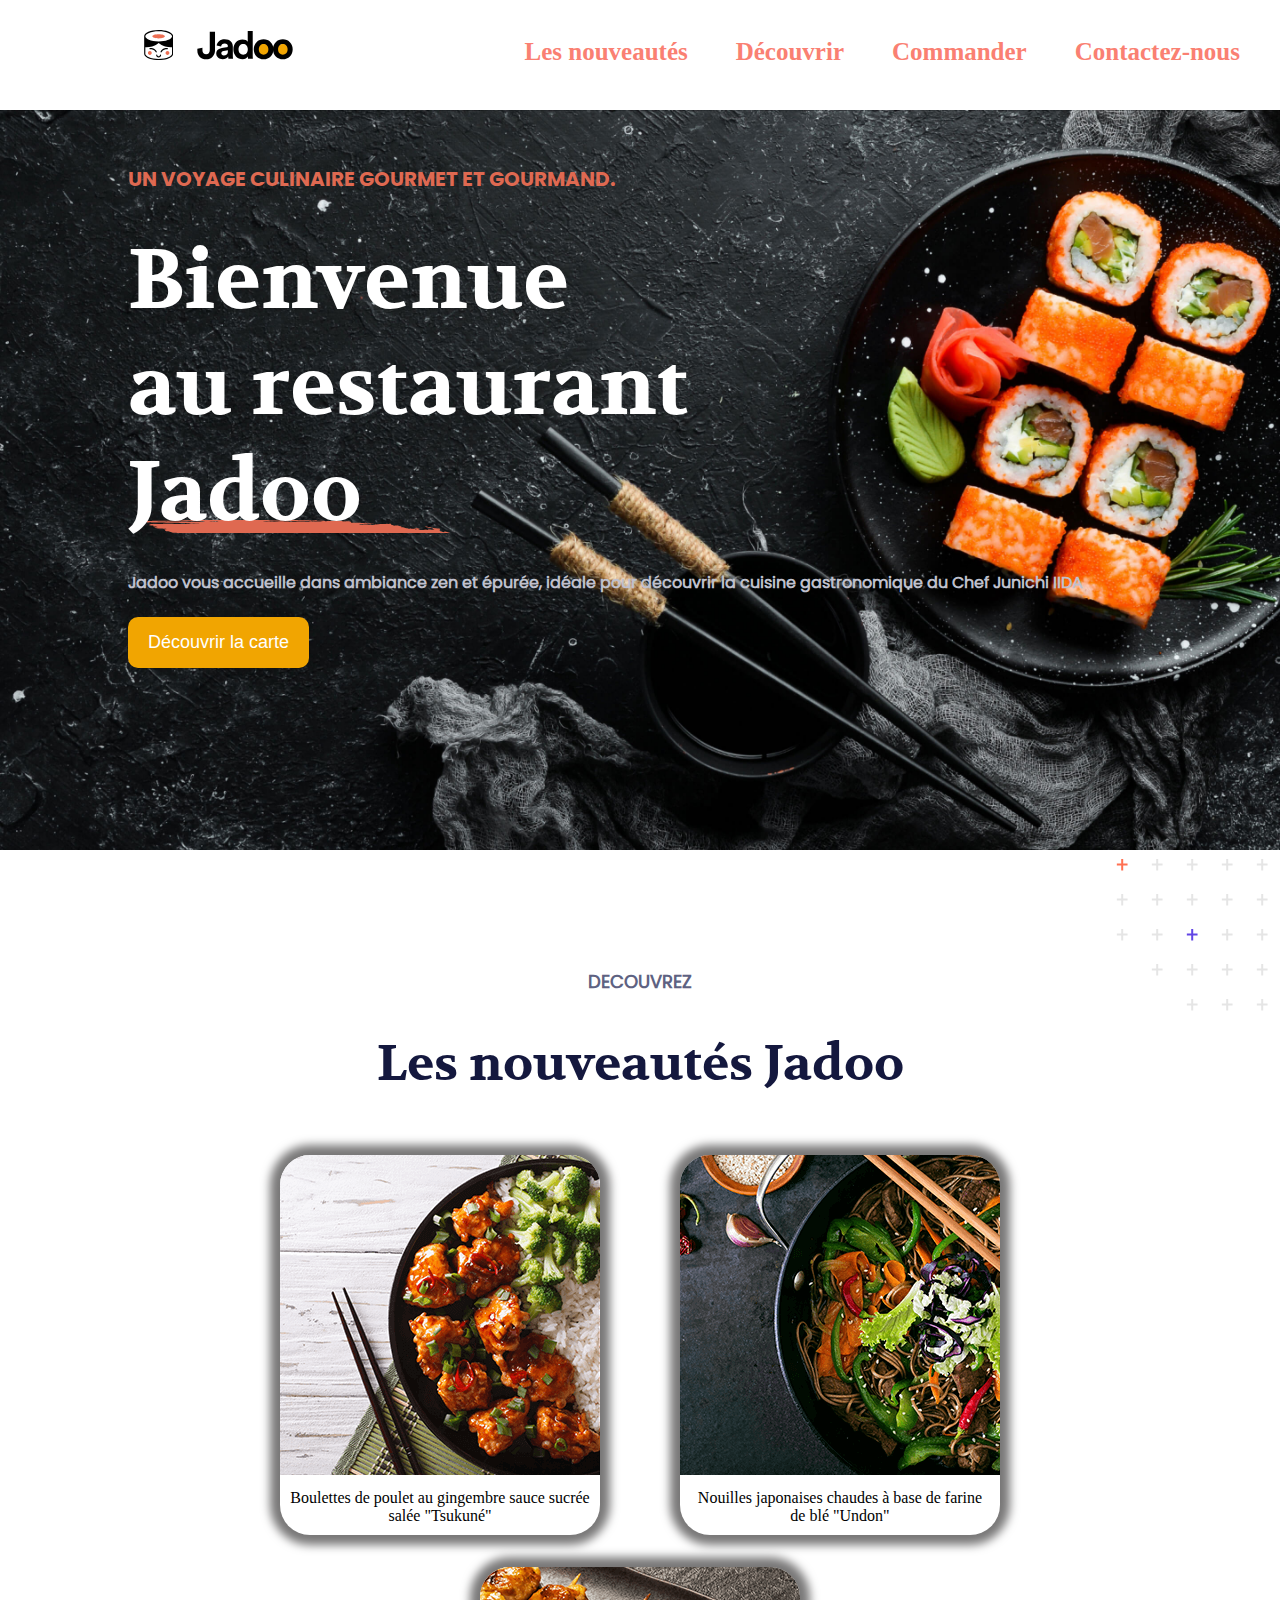
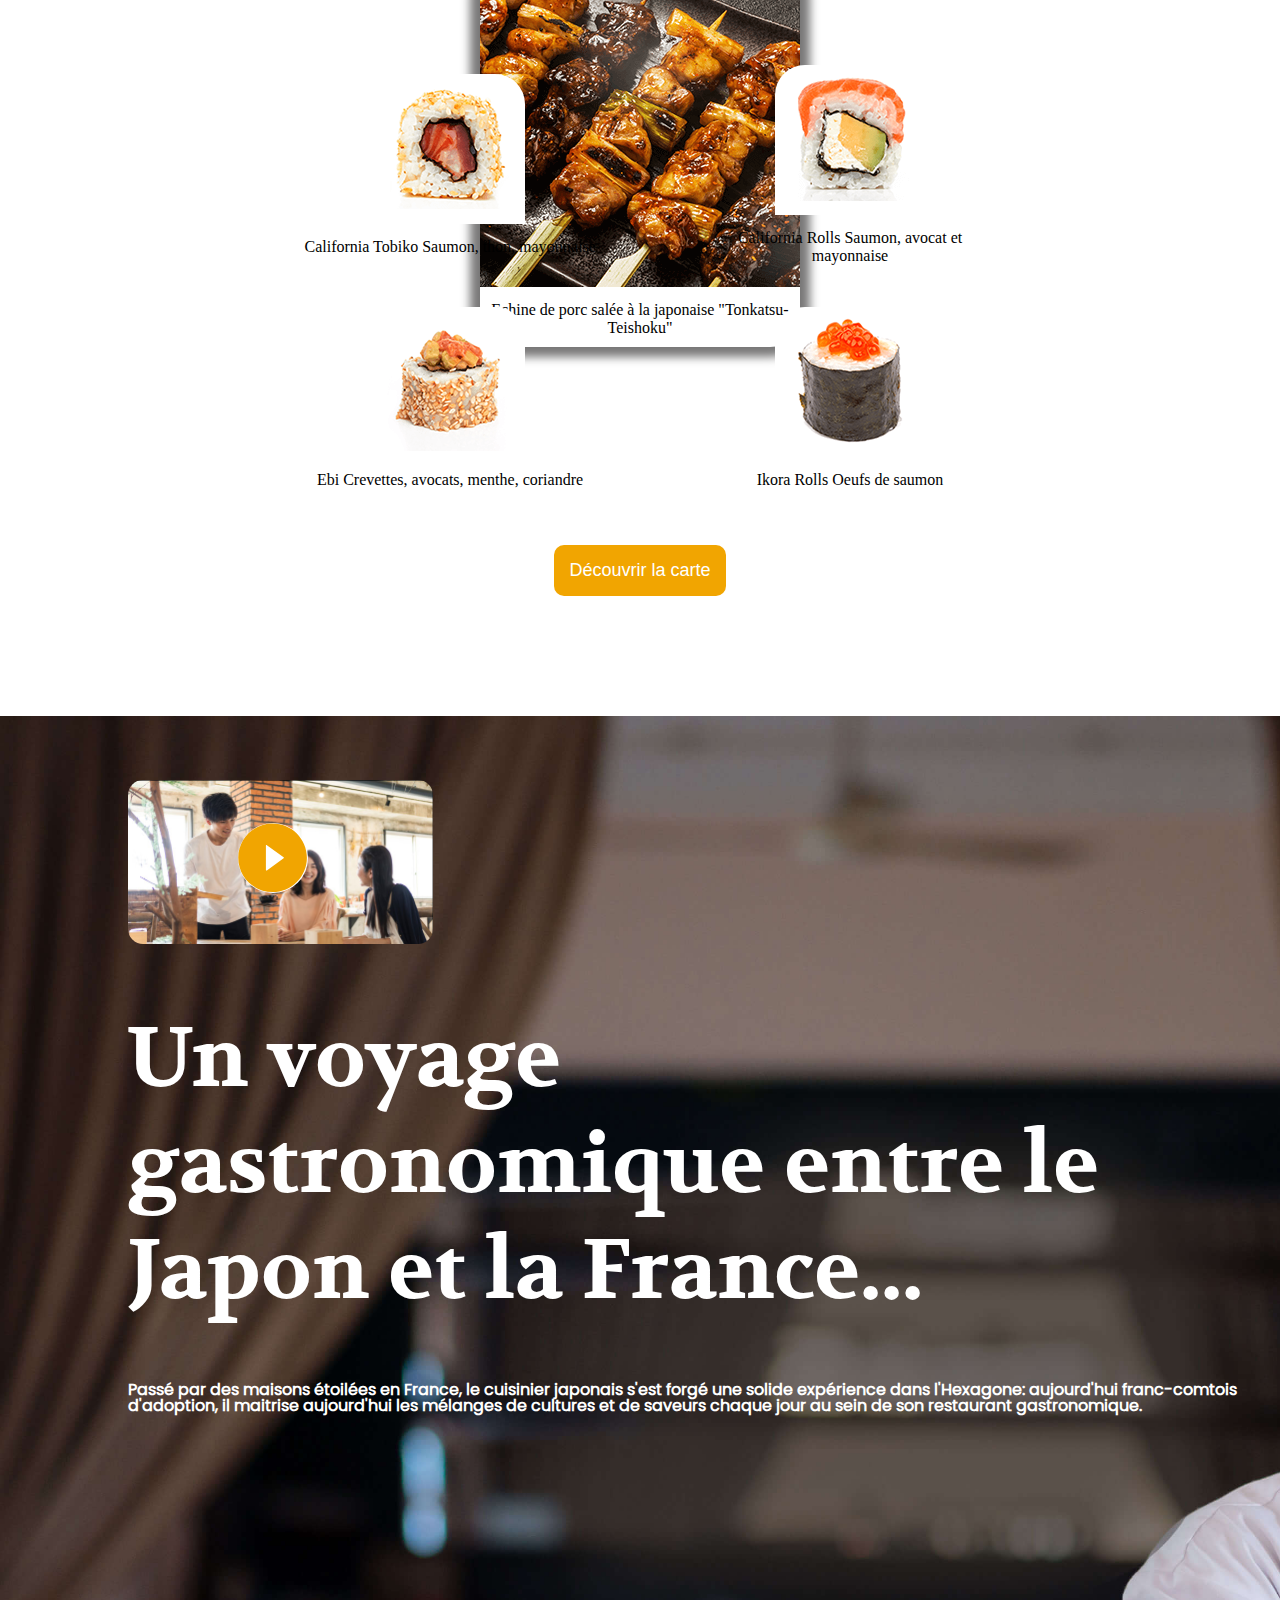
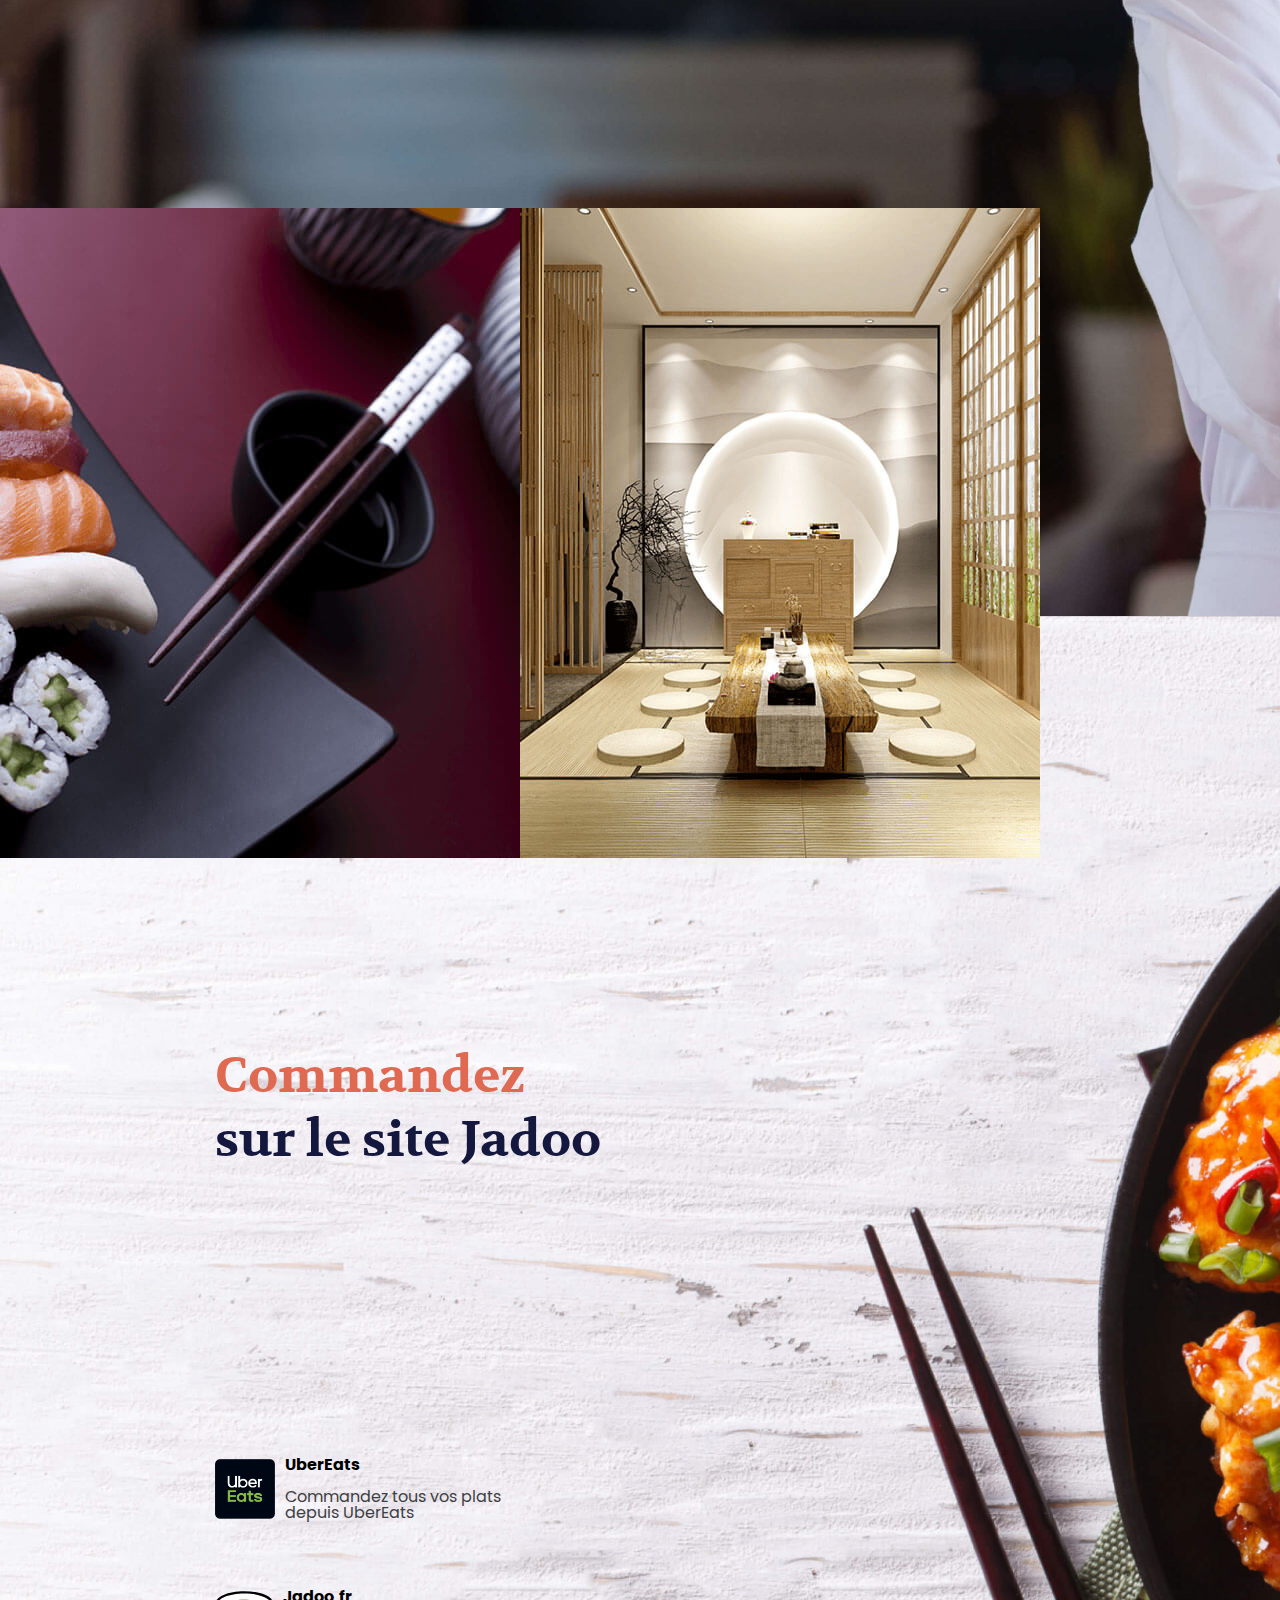
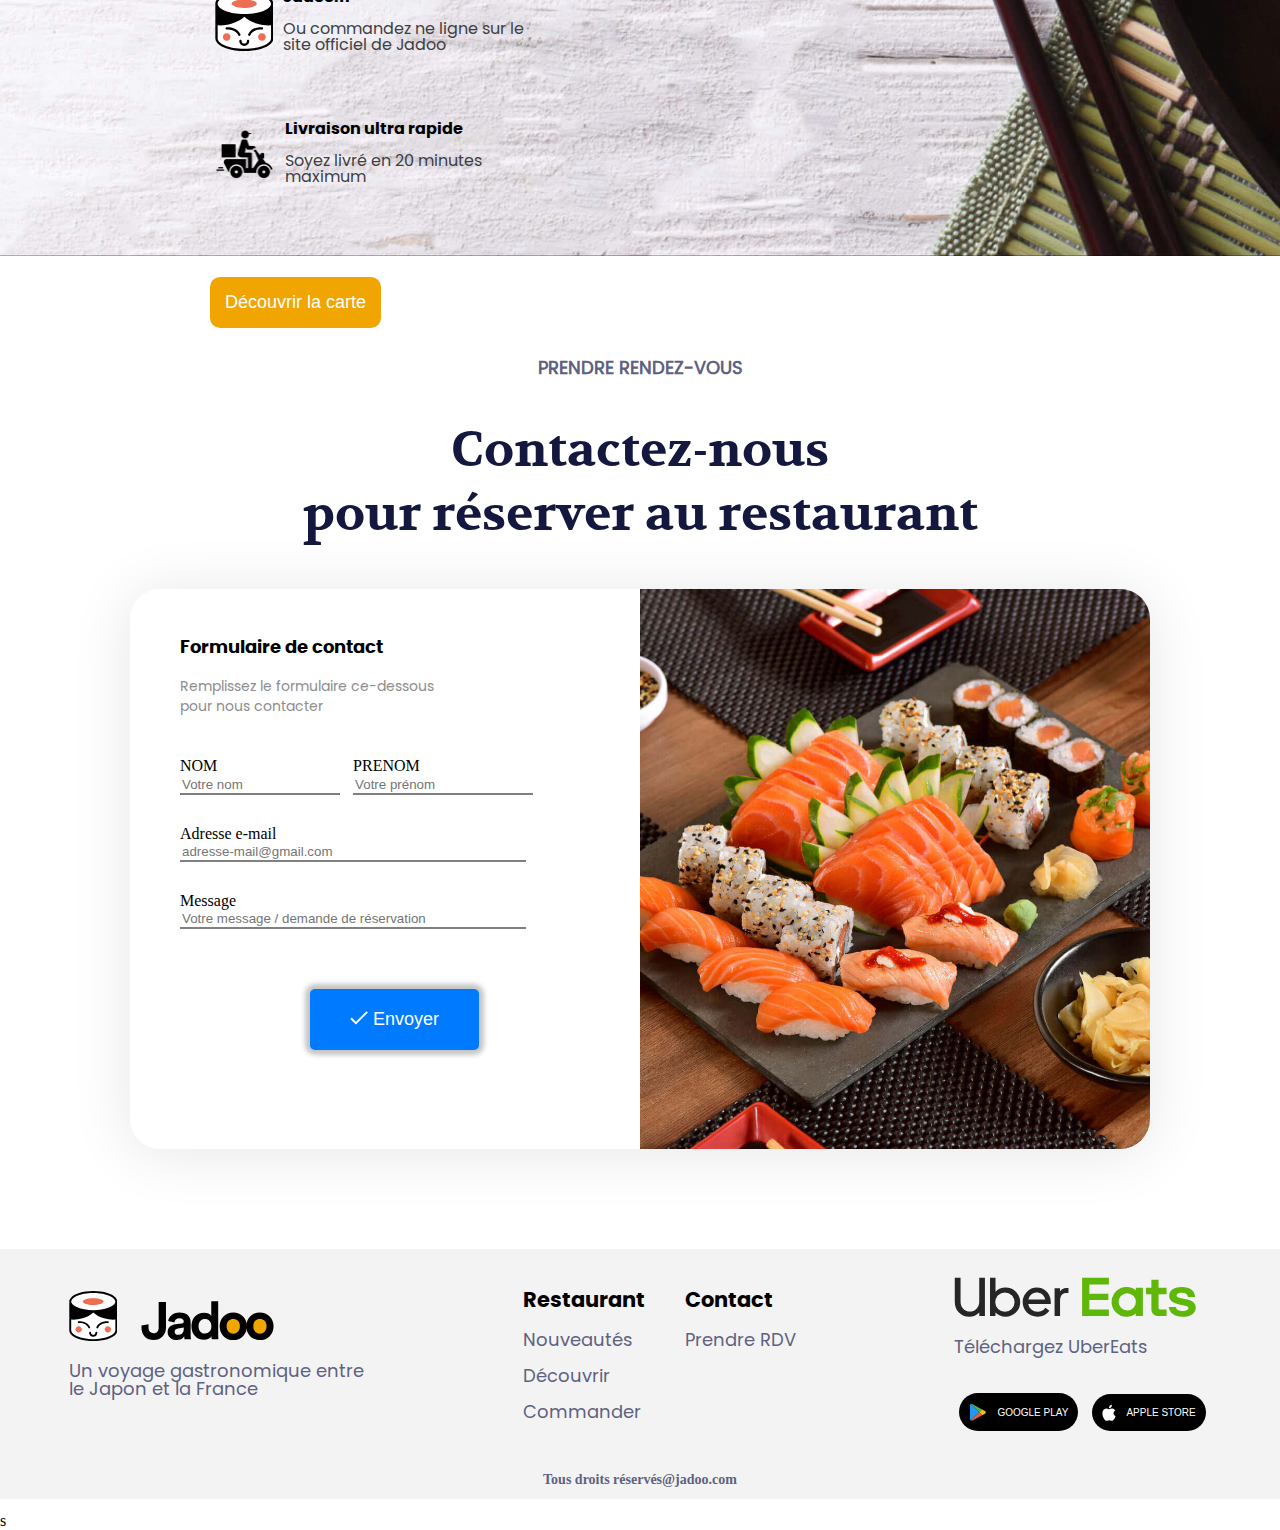
==== index.html @ f58c06bb "Signed-off-by: FR-Marie <marie.favre.rochex@gmail.com> -Responsive header + bloc 1 -corrections html" ====
<!DOCTYPE html>
<html lang="en">
<head>
    <meta charset="UTF-8">
    <meta http-equiv="X-UA-Compatible" content="IE=edge">
    <meta name="viewport" content="width=device-width, initial-scale=1.0">
    <meta name="description" content="Restaurant de spécialités asiatiques à Grenoble">
    <title>Restaurant Jadoo</title>
    <link rel="stylesheet" href="css/styles.css" type="text/css">
    <link rel="stylesheet" href="css/fonts.css" type="text/css">
    <link rel="stylesheet" href="css/responsive.css">
</head>

<body>  
    <header>
    <div class="logo">
        <img src="img/logo_jadoo_1.svg" alt="le logo dessin">
        <img src="img/logo_jadoo_2.svg" alt="le logo Jadoo texte">
    </div>

<nav>
    <ul>
        <li class="menu-bouton">
            <a href="#">Les nouveautés</a>
        </li>
        <li class="menu-bouton">
            <a href="#">Découvrir</a>
        </li>
        <li class="menu-bouton">
            <a href="#">Commander</a>
        </li>
        <li class="menu-bouton">
            <a href="#">Contactez-nous</a>
        </li>
    </ul>
</nav>

    <button id="menu-burger"> <img src="img/burger_icon.svg" alt="menu-burger" title="ouvrir-menu-responsive"></button>

    </header>

<!--SECTION1-->
<section id="section1">

        <article class="article-1">
            <h3 class="texte-couleur-saumon">UN VOYAGE CULINAIRE GOURMET ET GOURMAND.</h3>
            <h1 class="souligne-texte-rose">Bienvenue <br> au restaurant <br> Jadoo</h1>
            <h5 class="texte-couleur-gris-1">Jadoo vous accueille dans ambiance zen et épurée, idéale pour découvrir la cuisine gastronomique du Chef Junichi IIDA</h5>
            <button class="bouton-jaune">Découvrir la carte</button>
        </article>

    </section>

<!--SECTION2-->
    <section id="section2">
        
        <h4>DECOUVREZ</h4>
        <h2>Les nouveautés Jadoo</h2>
            <div id="conteneur-nouveautés" class="conteneur-elements">
                <div class="conteneur-nouveautés conteneur-carte-en-ligne">

                    
                        <figure class="plat">
                            <img src="img/plat_1.png" alt="plat_1" title="plat_1">
                            <figcaption>Boulettes de poulet au gingembre sauce sucrée salée "Tsukuné"</figcaption>
                        </figure>
                    
                    
                        <figure class="plat">
                            <img src="img/plat_2.png" alt="plat_2" title="plat_2">
                            <figcaption>Nouilles japonaises chaudes à base de farine de blé "Undon"</figcaption>
                        </figure>
                    
                   
                        <figure class="plat">
                            <img src="img/plat_3.png" alt="plat_3" title="plat_3">
                            <figcaption>Echine de porc salée à la japonaise "Tonkatsu-Teishoku"</figcaption>
                        </figure>
                    
                </div>
            </div>

        <div id="conteneur-maki" class="conteneur-maki">
            <div class="conteneur-carte conteneur-carte-en-ligne">
                
                    <figure class="maki">
                        <img src="img/maki_1.png" alt="maki_1" title="maki_1">
                        <figcaption>California Tobiko
                        Saumon, thon, mayonnaise
                    </figcaption>
                    </figure>
                
                    <figure class="maki">
                        <img src="img/maki_2.png" alt="maki_2" title="maki_2">
                        <figcaption>California Rolls
                        Saumon, avocat et mayonnaise
                    </figcaption>
                    </figure>
                
                    <figure class="maki">
                        <img src="img/maki_3.png" alt="maki_3" title="maki_3">
                        <figcaption>Ebi
                        Crevettes, avocats, menthe, coriandre
                    </figcaption>
                    </figure>
                
                    <figure class="maki">
                        <img src="img/maki_4.png" alt="maki_4" title="maki_4">
                        <figcaption>Ikora Rolls
                        Oeufs de saumon
                    </figcaption>
                    </figure>
                
            </div>
        </div>
        <div class="decouvrir"><button class="bouton-jaune2">Découvrir la carte</button></div>
        
        
    </section>

<!--SECTION3-->
    <section id="section3">
        <div class="conteneur-video">
           <img src="img/visu_video.jpg" alt="Prévisualisation vidéo">
        </div>
        <div class="video-lecture-bouton">
            <img src="img/button_play.svg" alt="bouton lecture">
        </div>

    
<article class="article-1">
    <div>
        <h1 class="voyage-gastronomique">
        Un voyage <br> gastronomique entre le Japon et la France...
        </h1>
    </div>
        <h5 class="texte-blanc">Passé par des maisons étoilées en France, le cuisinier japonais s'est forgé une solide expérience dans l'Hexagone: aujourd'hui franc-comtois d'adoption, il maitrise aujourd'hui les mélanges de cultures et de saveurs chaque jour au sein de son restaurant gastronomique.</h5>
</article>

    <div class="photos-hors-champs">
        <img src="img/wrapper_illustration_1.jpg" alt="">
        <img src="img/wrapper_illustration_2.jpg" alt="">
    </div>

    </section>


 <!--SECTION4-->

     <section id="section4">
             <h4 class="rapide-et-pratique">RAPIDE ET PRATIQUE</h4>
             <h2 class="commandez">
                 <span class="texte-couleur-saumon">Commandez</span><br>
                 sur le site Jadoo
             </h2>

             <div class="conteneur-elements"></div>
             <div class="conteneur-commandes">

                 <figure class="commande-ubereats">
                     <img src="img/logo_uberEats.png" alt="ubereats" title="ubereats">
                     <figcaption>
                         <p class="texte-poppins-bold">UberEats</p>
                         <p class="texte-gris">Commandez tous vos plats depuis UberEats</p>
                     </figcaption>
                 </figure>

                 <figure class="commande-jadoo">
                     <img src="img/logo_jadoo_1.svg" alt="jadoo" title="jadoo">
                     <figcaption>
                         <p class="texte-poppins-bold">Jadoo.fr</p>
                         <p class="texte-gris">Ou commandez ne ligne sur le site officiel de Jadoo</p>
                     </figcaption>
                 </figure>

                 <figure class="livraison">
                    <img src="img/logo_transport.png" alt="livraison" title="livraison">
                    <figcaption>
                        <p class="texte-poppins-bold">Livraison ultra rapide</p>
                        <p class="texte-gris">Soyez livré en 20 minutes maximum</p>
                    </figcaption>
                    </figure>
             </div>

             <button class="bouton-jaune3">Découvrir la carte</button> 
</section>

 <!--SECTION5-->

<section id="section5">
    <h4 class="prendre-rendez-vous">PRENDRE RENDEZ-VOUS</h4>
    <h2 class="contactez-nous">Contactez-nous<br>pour réserver au restaurant</h2>

<!--FORMULAIRE-->

    <div class="conteneur-formes">

        <div class="forme-gauche">
            <div class="formulaire1">Formulaire de contact</div>
            <div class="formulaire2">Remplissez le formulaire ce-dessous<br>pour nous contacter</div>
        

        <form method="get" action="">
            <div class="formulaire-2-champs-inline">

             <span>
                <label for="NOM">NOM</label>
                <input type="text" id="NOM" placeholder="Votre nom">
             </span>
                   <span>
                    <label for="PRENOM">PRENOM</label>
                    <input type="text" id="PRENOM" placeholder="Votre prénom">
                   </span>

        
                    
            </div>

                <div class="email">
                    <label for="Adresse e-mail">Adresse e-mail</label>
                    <input type="text" id="Adresse e-mail" placeholder="adresse-mail@gmail.com">
                </div>

                <div class="message">
                    <label for="Message">Message</label>
                    <input type="text" required id="Message" placeholder="Votre message / demande de réservation">
                </div>
        </form>

        <button class="envoyer" value="submit">
            <img src="img/bouton_formulaire_coche.svg" alt="coche-formulaire">
            <span>Envoyer</span>
        </button>


        </div>

    <div class="forme-droite"></div>
</div>
</section>
<!--FOOTER-->

<footer>

    <div class="conteneur-elements">
        <div class="footer-logo">
            <div class="logo-1"><img src="img/logo_jadoo_1.svg" alt="logo-jadoo-1"></div>
            <div class="logo-2"><img src="img/logo_jadoo_2.svg" alt="logo-jadoo-2"></div>
            <p class="texte">Un voyage gastronomique entre <br> le Japon et la France</p>
        </div>

        <div class="footer-plan">
            <div class="restaurant">
                <p class="texte-titre">Restaurant</p>
                <p class="texte">Nouveautés</p>
                <p class="texte">Découvrir</p>
                <p class="texte">Commander</p>
            </div>

            <div class="contact">
                <p class="texte-titre">Contact</p>
                <p class="texte">Prendre RDV</p>
            </div>
        </div>

        <div class="footer-uber">
            <div class="image-uber-eats">
                <img src="img/logo_uberEats_2.svg" alt="logo-uverteats">
            </div>
            <p class="texte">Téléchargez UberEats</p>
            <div class="boutonA">
                <img src="img/" alt="">
            </div>
            <button class="bouton-google">
                <img src="img/logo_google_play.svg" alt="play store" title="play store">GOOGLE PLAY
            </button>
            <button class="bouton-apple">
                <img src="img/logo_apple.svg" alt="apple store" title="apple store">APPLE STORE
            </button>
        </div>

    </div>

    <h5 class="copyright">Tous droits réservés@jadoo.com</h5>s

</footer>



</body>
</html>
---- css/styles.css ----
html, body{
    margin: 0;
    padding: 0;
    box-sizing: border-box;
}

/***********************HEADER***********************/

header{
    height: 70px;
    background-color: white;
    display: flex;
    position: sticky;
    top: 0%;
    padding: 20px;
    justify-content: space-between;
    z-index: 2;
}
.logo{
  margin-left: 10%;
  padding-top: 10px;
}
a{
    text-decoration: none;
    color: salmon;
    font-weight: bold;
    font-size: 25px;
}

.logo img:first-child{
    margin-right: 20px;
    max-height: 100%;
    height: 30px;
}
header nav ul{
    display: flex;
    list-style-type: none;
    margin: 0%;
    padding-right: 20px;
    white-space: pre;
    margin-right: 10%;
}
#menu-burger {
    display: none;
}

/* SECTION1*/

#section1{
    background-image: url("../img/illustration_principale.jpg");
    background-repeat: no-repeat;
    background-size: cover;
}
.souligne-texte-rose{
    background-image: url("../img/souligne_rose.svg");
    background-repeat: no-repeat;
    background-position: 10px 95%;
    margin: 40px 0 20px;
}
    
.article-1{
    height: 700px;
    margin-left: 10%;
    padding-top: 40px;
}
h3{
    font-family: "poppins-bold";
    font-size: 20px;
    color: #df6951;
}

h1{
    font-family: "volkhov-bold";
    font-size: 84px;
    color: white;
    
}
.texte-couleur-gris-1{
    font-family: "poppins-regular";
    font-size: 16px;
    color: #bfc0cd;
}
.bouton-jaune{
    color: white;
    background-color: #f1a501;
    border-radius: 10px;
    cursor: pointer;
    font-size: 18px;
    font-family: Arial, Helvetica, sans-serif;
    padding: 15px 20px;
    border: none;
}

/* SECTION2*/

#section2{
    justify-content: center;
    background: url(../img/decor_1.svg) no-repeat white;
    background-position: 99% 0%;
    padding: 100px;
}

/*TITRES*/
h4{
    font-family: "poppins-regular";
    font-size: 18px;
    color: #5e6282;
    text-align: center;
}
h2 {
    font: 50px "volkhov-bold";
    color: #14183e;
    text-align: center;

}

/******PLATS******/

.conteneur-elements{
    display: flex;
    flex-wrap: wrap;
    width: 100%;
    align-items: center;
    justify-content: center;
}

.conteneur-nouveautés.conteneur-carte-en-ligne{
    display: flex;
    justify-content: center;
    align-items: center;
    flex-wrap: wrap;
}
figure{
    width: 320px;
    align-items: center;
    justify-content: center;
}
figure img{
    border-top-left-radius: 30px;
    border-top-right-radius: 30px;
}
figcaption{
    padding: 10px;
    text-align: center;
}
.plat{
    box-shadow: 0px 0px 10px 10px rgb(121, 120, 120);
    border-radius: 30px;
}

/******MAKIS******/

.conteneur-maki{
    padding: 10px;
    width: 100%;
    display: flex;
    flex-wrap: wrap;
    align-items: center;
    justify-content: center;
    margin-top: 300px;
}
.conteneur-carte.conteneur-carte-en-ligne{
    width: 100%;
    display: flex;
    flex-wrap: wrap;
    align-items: center;
    justify-content: center;
}
.maki img{
    justify-content: center;
    align-items: center;
}
.maki figcaption{
    justify-content: center;
    align-items: center;
    padding: 10px;
}
.maki{
    border-radius: 30px;
    display: block;
    text-align: center;
}
.maki:hover{
    box-shadow: 0px 0px 10px 10px #df6951;
}
.decouvrir{
    text-align: center;
    margin: 20px 0px 20px 0px;
}

/*****BOUTON DECOUVRIR******/

.bouton-jaune2{
    color: white;
    background-color: #f1a501;
    border-radius: 10px;
    cursor: pointer;
    font-size: 18px;
    font-family: Arial, Helvetica, sans-serif;
    border: none;
    padding: 15px;
}
.bouton-jaune2{
    align-content: center;
    justify-content: center;
}

/*****SECTION3*****/

#section3{
    height: 1500px;
    background-image: url("../img/illustration_chef.jpg");
    background-repeat: no-repeat;
    background-size: cover;
}
.conteneur-video img{
    margin-top: 5%;
    margin-left: 10%;
    width: 305px;
    height: 164px;
    border-radius: 15px;
}
.video-lecture-bouton{
    cursor: pointer;
    position: relative;
    width: 70px;
    height: 70px;
    margin-left: 10%;
    top: -125px;
    left: 110px;
    background: white;
    border: white;
    border-radius: 50px;
    z-index: 1;
}
.voyage-gastronomique{
    margin-top: -50px;
}
.texte-blanc{
    max-width: 100%;
    font-family: "poppins-regular";
    font-size: 16px;
    color: white;
}

.photos-hors-champs{
    position: absolute;
    flex-wrap: wrap;
    margin: 50px 0px 0px 0px;
    display: flex;
}

/******SECTION4******/

#section4{
    padding: 20px;
    height: 1200px;
    background-image: url(../img/illustration_commander.jpg);
    background-repeat: no-repeat;
    background-size: cover;
}
.rapide-et-pratique{
    font: 18px "poppins-regular";
    font-weight: 600;
    color: #5e6282;
    margin-top: 350px;
    margin-left: -1500px;
}
.commandez{
    width: 500px;
    margin-left: 195px;
    text-align: left;
}
.texte-couleur-saumon {
    color: #df6951;
}

/*****COMMANDES******/

.commande-ubereats{
    display: flex;
    margin-left: 195px;
    
}
.commande-jadoo{
    display: flex;
    margin-left: 195px;
}
.livraison{
    display: flex;
    margin-left: 195px;
}

/*****........................*****/

.texte-poppins-bold{
    font-family: "poppins-bold";
    font-size: 16px;
    text-align: left;
}

.texte-gris{
    font-family: "poppins-regular";
    color: #3e3f43;
    text-align: left;
}

/*****........................*****/

.commande-ubereats img{
    width: 60px;
    height: 60px;
    border-radius: 0;
}
.commande-jadoo img{
    width: 60px;
    height: 60px;
    border-radius: 0;
}
.livraison img{
    width: 60px;
    height: 60px;
    border-radius: 0;
}
.bouton-jaune3{
    color: white;
    background-color: #f1a501;
    border-radius: 10px;
    cursor: pointer;
    font-size: 18px;
    font-family: Arial, Helvetica, sans-serif;
    border: none;
    padding: 15px;
    margin-left: 190px;
    margin-top: 50px;
}

/*******SECTION 5******/

#section5{
    position: relative;
    padding: 80px;
    padding-bottom: 100px;
}
.conteneur-formes{
    width: 1020px;
    height: 560px;
}
.conteneur-formes{ 
    display: table;
    width: 100%;
    box-shadow: 0px 4px 61px 0px rgb(0 0 0 / 10%);
    border-radius: 30px;
    max-width: 1020px;
    margin: auto;
}
.forme-droite, .forme-gauche{
    display: table-cell;
    width: 50%;
    height: 100%;
    vertical-align: top;
    text-align: left;
}
.forme-gauche{
    padding: 50px;
    border-top-left-radius: 30px;
    border-bottom-left-radius: 30px;
}
.forme-droite{
    background: url(../img/illustration_formulaire.jpg) no-repeat;
    background-size: cover;
}
.forme-droite {
    border-top-right-radius: 30px;
    border-bottom-right-radius: 30px;
}
.formulaire1{
    font-size: 18px;
    font-family: "poppins-bold";
    color: black;
}
.formulaire2{
    color: #8d8d8d;
    line-height: 20px;
    font-family: "poppins-regular";
    font-size: 14px;
}
.formulaire2{
    padding-top: 20px;
}

/*******CHAMPS********/

.formulaire-2-champs-inline{
    display: flex;
    margin-top: 40px;
    width: 100%;
    width: 90%;
}
.email{
    display: grid;
    margin: 30px;
    margin-left: 0px;
}
.message{
    display: grid;
    margin: 30px;
    margin-left: 0px;
}
input{
    border: none;
    border-bottom: 2px solid gray;
    width: 90%;
}
.envoyer{
    color: white;
    background-color: #007aff;;
    padding: 20px 40px;
    border-radius: 5px;
    border: none;
    cursor: pointer;
    margin-top: 30px;
    margin-left: 130px;
    box-shadow: 0px 0px 5px 5px rgb(197, 197, 197);
    font-size: 18px;
}
.envoyer:hover{
    background-color: #26da26;
}

/*******FOOTER*********/

footer{
    display: block;
    width: 100%;
    background-color: #f3f3f3;
    height: 250px;
    align-items: center;
}
.conteneur-elements{
    display: flex;
    flex-wrap: wrap;
    width: 100%;
    align-items: center;
    height: 200px;
    justify-content: space-around;
}

/**GAUCHE**/
.footer-logo{
    display: block;
    align-items: center;
    max-width: 100%;
}
.logo-1, .logo-2{
    display: inline-flex;
}
.logo-1 img{
    height: 50px;
}
.logo-2 img{
    padding-left: 20px;
    height: 40px;
}
.texte{
    font-size: 20px;
    font-family: "poppins-regular";
    color: #5e6282;
}
/**MILIEU**/
.footer-plan{
    display: flex;
    justify-content: center;
}
.texte-titre{
    font-family: "poppins-bold";
    font-size: 21px;
}
.texte{
    font-family: "poppins-regular";
    font-size: 18px;
    color: #5e6282;
}
.restaurant, .contact{
    margin: 20px;
}
/**DROITE**/
.footer-uber{
    align-items: center;
    max-width: 100%;
}
.image-uber-eats img{
    height: 40px;
}
.bouton-google, .bouton-apple{
    padding: 10px;
    background-color: black;
    border-radius: 30px;
    color: white;
    border: none;
    transition: 0.2s;
    margin: 0 5px 0 5px;
    font-size: 10px;
    display: inline-flex;
    align-items: center;
}
.bouton-apple img{
    margin: 0 10px 0 0;
}
.bouton-google img{
    margin: 0 10px 0 0;
}



/***COPYRIGHT**/
.copyright{
    text-align: center;
    color: #5e6282;
    font-size: 14px;
}
---- css/fonts.css ----
/*Intégration des polices (bold-italic-regular) et Volkhov (bold-italic-regular)*/

@font-face {
    font-family: 'poppins-bold';
    src: url('../fonts/poppins-bold.woff2') format('woff2'), url('../fonts/poppins-bold.woff') format('woff');
    font-weight: normal;
    font-style: normal;
}

@font-face {
    font-family: 'poppins-italic';
    src: url('../fonts/poppins-italic.woff2') format('woff2'), url('../fonts/poppins-italic.woff') format('woff');
    font-weight: normal;
    font-style: normal;
}

@font-face {
    font-family: 'poppins-regular';
    src: url('../fonts/poppins-regular.woff2') format('woff2'), url('../fonts/poppins-regular.woff') format('woff');
    font-weight: normal;
    font-style: normal;
}

@font-face {
    font-family: 'volkhov-bold';
    src: url('../fonts/volkhov-bold.woff2') format('woff2'), url('../fonts/volkhov-bold.woff') format('woff');
    font-weight: normal;
    font-style: normal;
}

@font-face {
    font-family: 'volkhov-italic';
    src: url('../fonts/volkhov-italic.woff2') format('woff2'), url('../fonts/volkhov-italic.woff') format('woff');
    font-weight: normal;
    font-style: normal;
}

@font-face {
    font-family: 'volkhov-regular';
    src: url('../fonts/volkhov-regular.woff2') format('woff2'), url('../fonts/volkhov-regular.woff') format('woff');
    font-weight: normal;
    font-style: normal;
}

@font-face {
    font-family: 'open-sans-regular';
    src: url('../fonts/OpenSans-Regular.woff2') format('woff2'), url('../fonts/OpenSans-Regular.woff') format('woff');
    font-weight: normal;
    font-style: normal;
}

@font-face {
    font-family: 'open-sans-bold';
    src: url('../fonts/OpenSans-Bold.woff2') format('woff2'), url('../fonts/OpenSans-Bold.woff') format('woff');
    font-weight: normal;
    font-style: normal;
}
---- css/responsive.css ----
/***ECRAN LARGE 1200PX***/

@media screen and (max-width: 1024px){
    body{
        background-color: rgb(231, 88, 73);
        margin: 0%;
        padding: 0%;
    }
    .conteneur-carte.conteneur-carte-en-ligne {
        margin-top: 800px;   
    }
    .photos-hors-champs img{
        width: 100%;
    }
}
@media screen and (max-width: 990px){
    body{
        background-color: rgb(250, 248, 114);
        margin: 0%;
        padding: 0%;
    }
    .menu-bouton{
        display: none;
    }
    #menu-burger{
        display: block;
    }
}
@media screen and (max-width: 656px){
    body{
        background-color: rgb(114, 250, 159);
        margin: 0;
        padding: 0;
    }
    .article-1{
        text-align: center;
    }
    
}
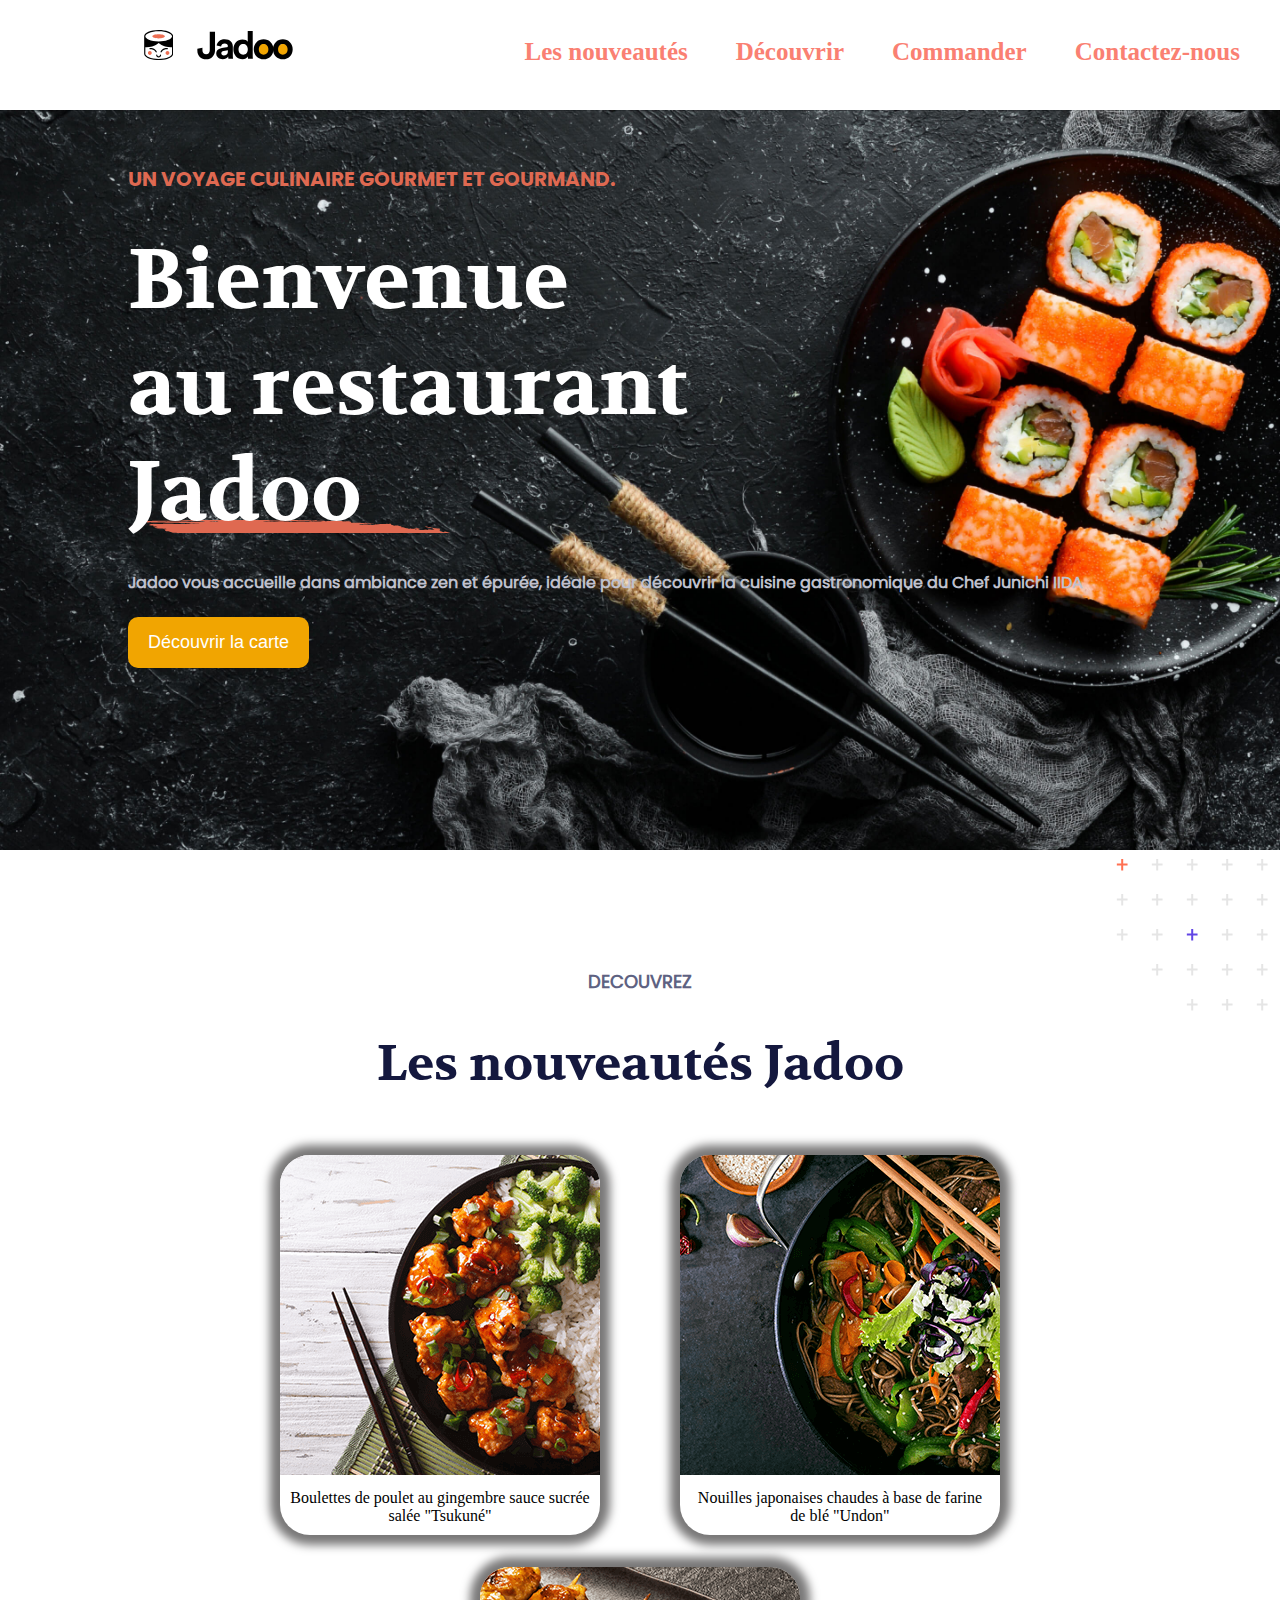
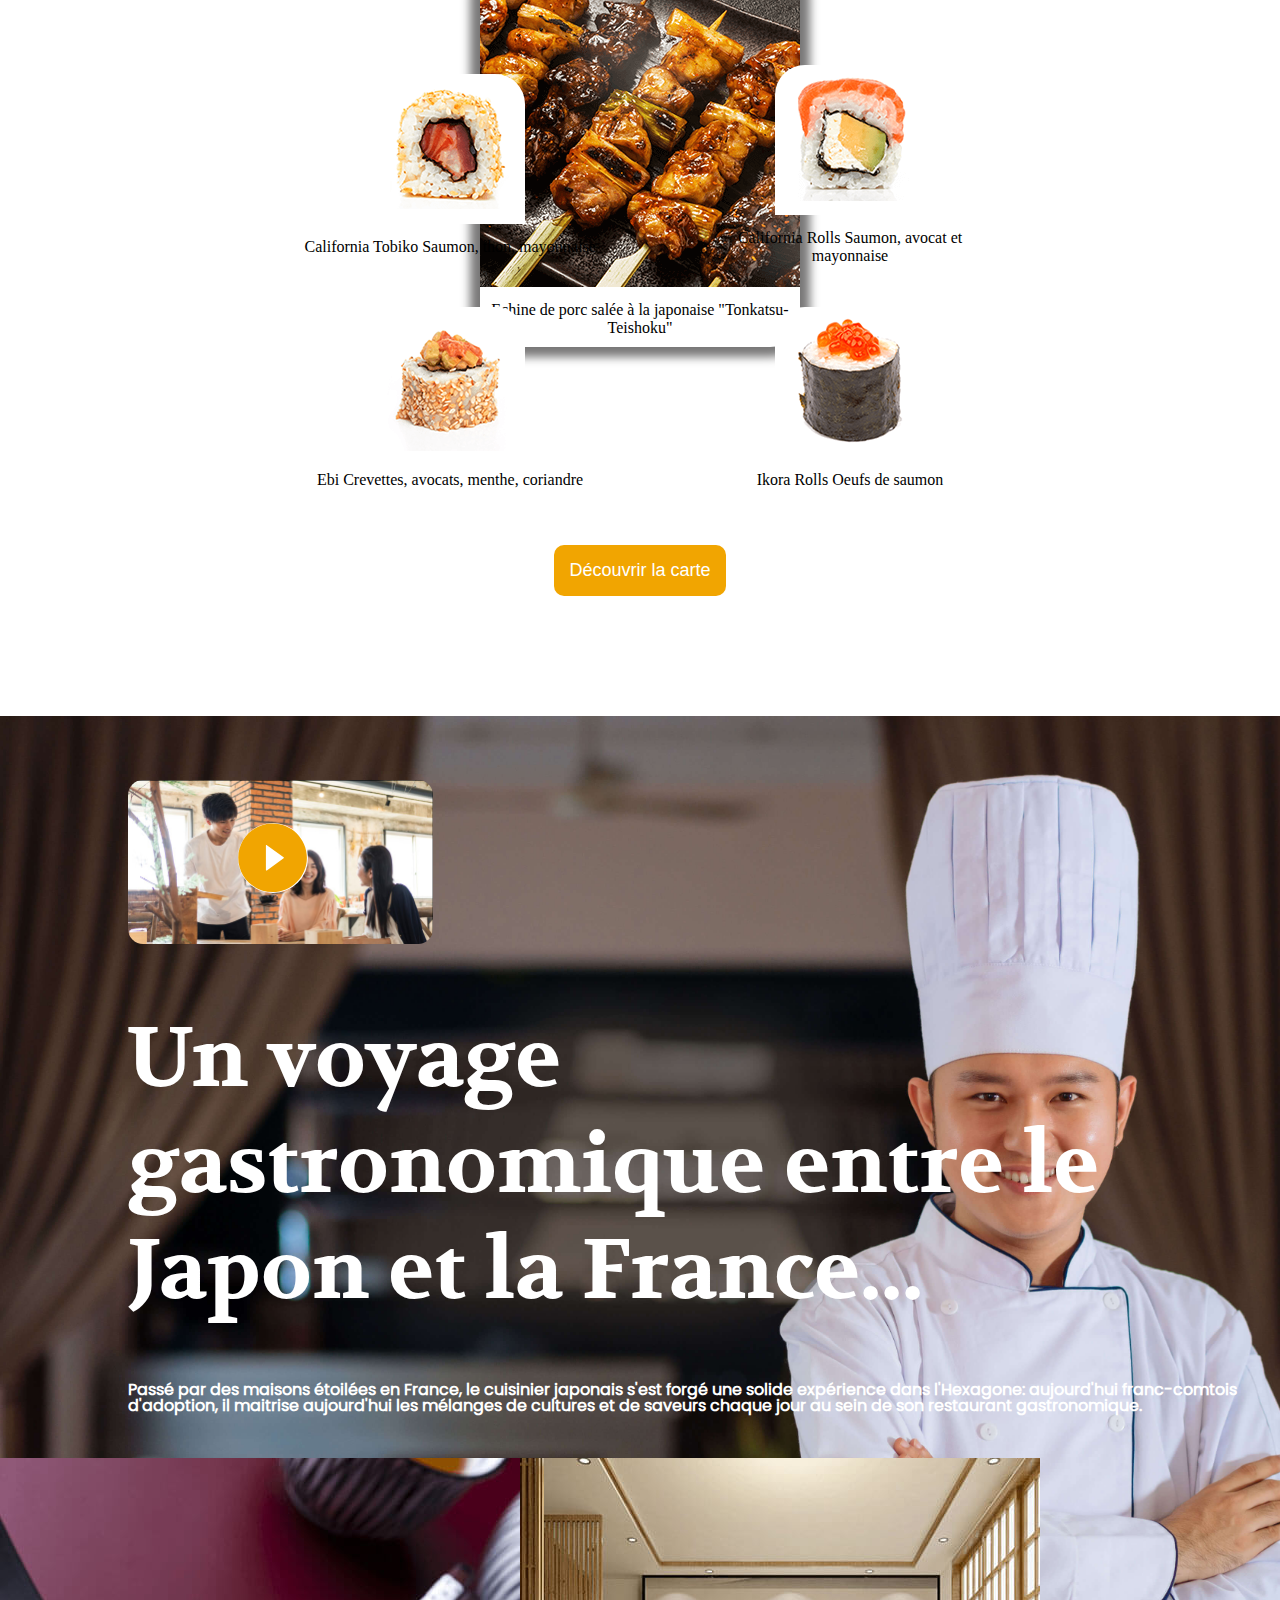
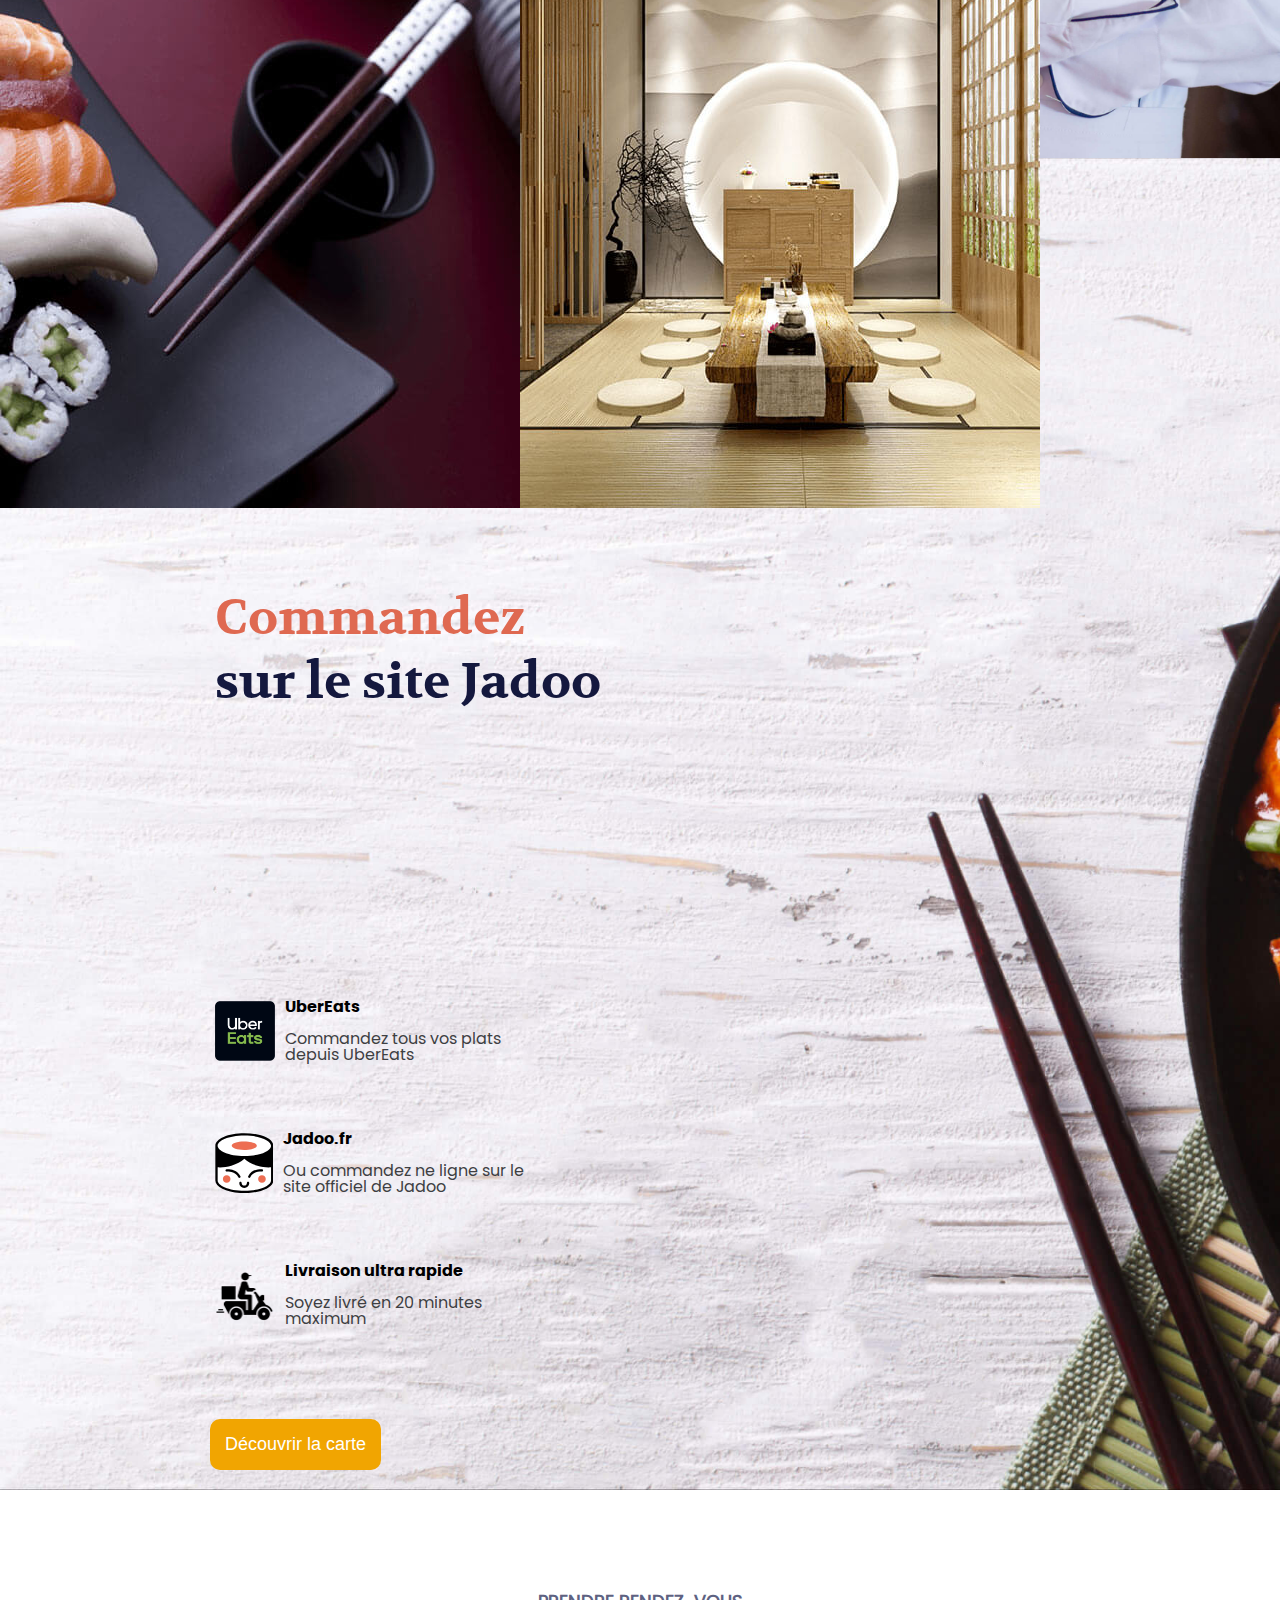
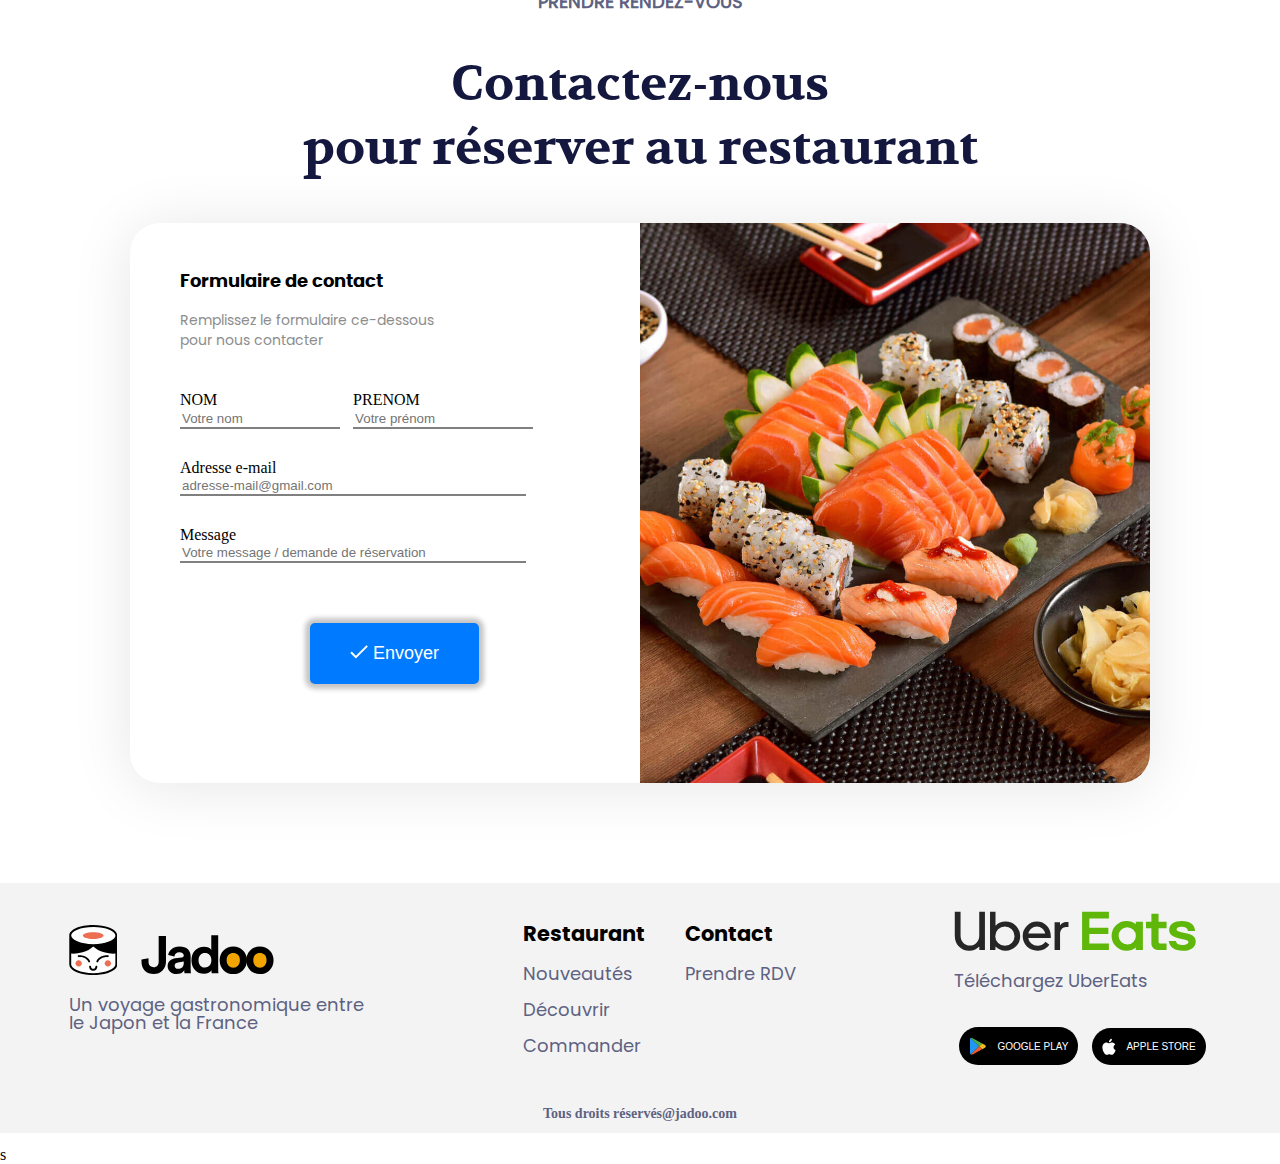
==== commit 5df54461: "Signed-off-by: FR-Marie <marie.favre.rochex@gmail.com> modifs pour le responsive section 3" ====
--- a/index.html
+++ b/index.html
@@ -138,8 +138,8 @@
 </article>
 
     <div class="photos-hors-champs">
-        <img src="img/wrapper_illustration_1.jpg" alt="">
-        <img src="img/wrapper_illustration_2.jpg" alt="">
+        <img src="img/wrapper_illustration_1.jpg" alt="wrapper_illustration_1" title="wrapper_illustration_1">
+        <img src="img/wrapper_illustration_2.jpg" alt="wrapper_illustration_2" title="wrapper_illustration_2">
     </div>
 
     </section>
--- a/css/styles.css
+++ b/css/styles.css
@@ -208,7 +208,6 @@
 /*****SECTION3*****/
 
 #section3{
-    height: 1500px;
     background-image: url("../img/illustration_chef.jpg");
     background-repeat: no-repeat;
     background-size: cover;
@@ -248,13 +247,13 @@
     flex-wrap: wrap;
     margin: 50px 0px 0px 0px;
     display: flex;
+    margin: -300px 0px;
 }
 
 /******SECTION4******/
 
 #section4{
     padding: 20px;
-    height: 1200px;
     background-image: url(../img/illustration_commander.jpg);
     background-repeat: no-repeat;
     background-size: cover;
--- a/css/responsive.css
+++ b/css/responsive.css
@@ -3,21 +3,46 @@
 @media screen and (max-width: 1024px){
     body{
         background-color: rgb(231, 88, 73);
-        margin: 0%;
-        padding: 0%;
+        margin: 0;
+        padding: 0;
     }
+
+    /**TITRES TAILLES**/
+
+    .souligne-texte-rose{
+        font-size: 60px;
+    }
+    .voyage-gastronomique{
+        font-size: 60px;
+    }
+
+
+
+    .article-1{
+        text-align: center;
+    } 
     .conteneur-carte.conteneur-carte-en-ligne {
         margin-top: 800px;   
     }
+
+    #section3{
+        display: block;
+        text-align: center;
+        background-image: url(../img/illustration_chef.jpg);
+        background-repeat: no-repeat;
+        background-size: 100%; 
+    }
+    .video-lecture-bouton{
+        margin-left: 200px;
+    }
     .photos-hors-champs img{
-        width: 100%;
-    }
+        width: 100%
 }
 @media screen and (max-width: 990px){
     body{
         background-color: rgb(250, 248, 114);
-        margin: 0%;
-        padding: 0%;
+        margin: 0;
+        padding: 0;
     }
     .menu-bouton{
         display: none;
@@ -31,9 +56,5 @@
         background-color: rgb(114, 250, 159);
         margin: 0;
         padding: 0;
-    }
-    .article-1{
-        text-align: center;
-    }
-    
+    } 
 }
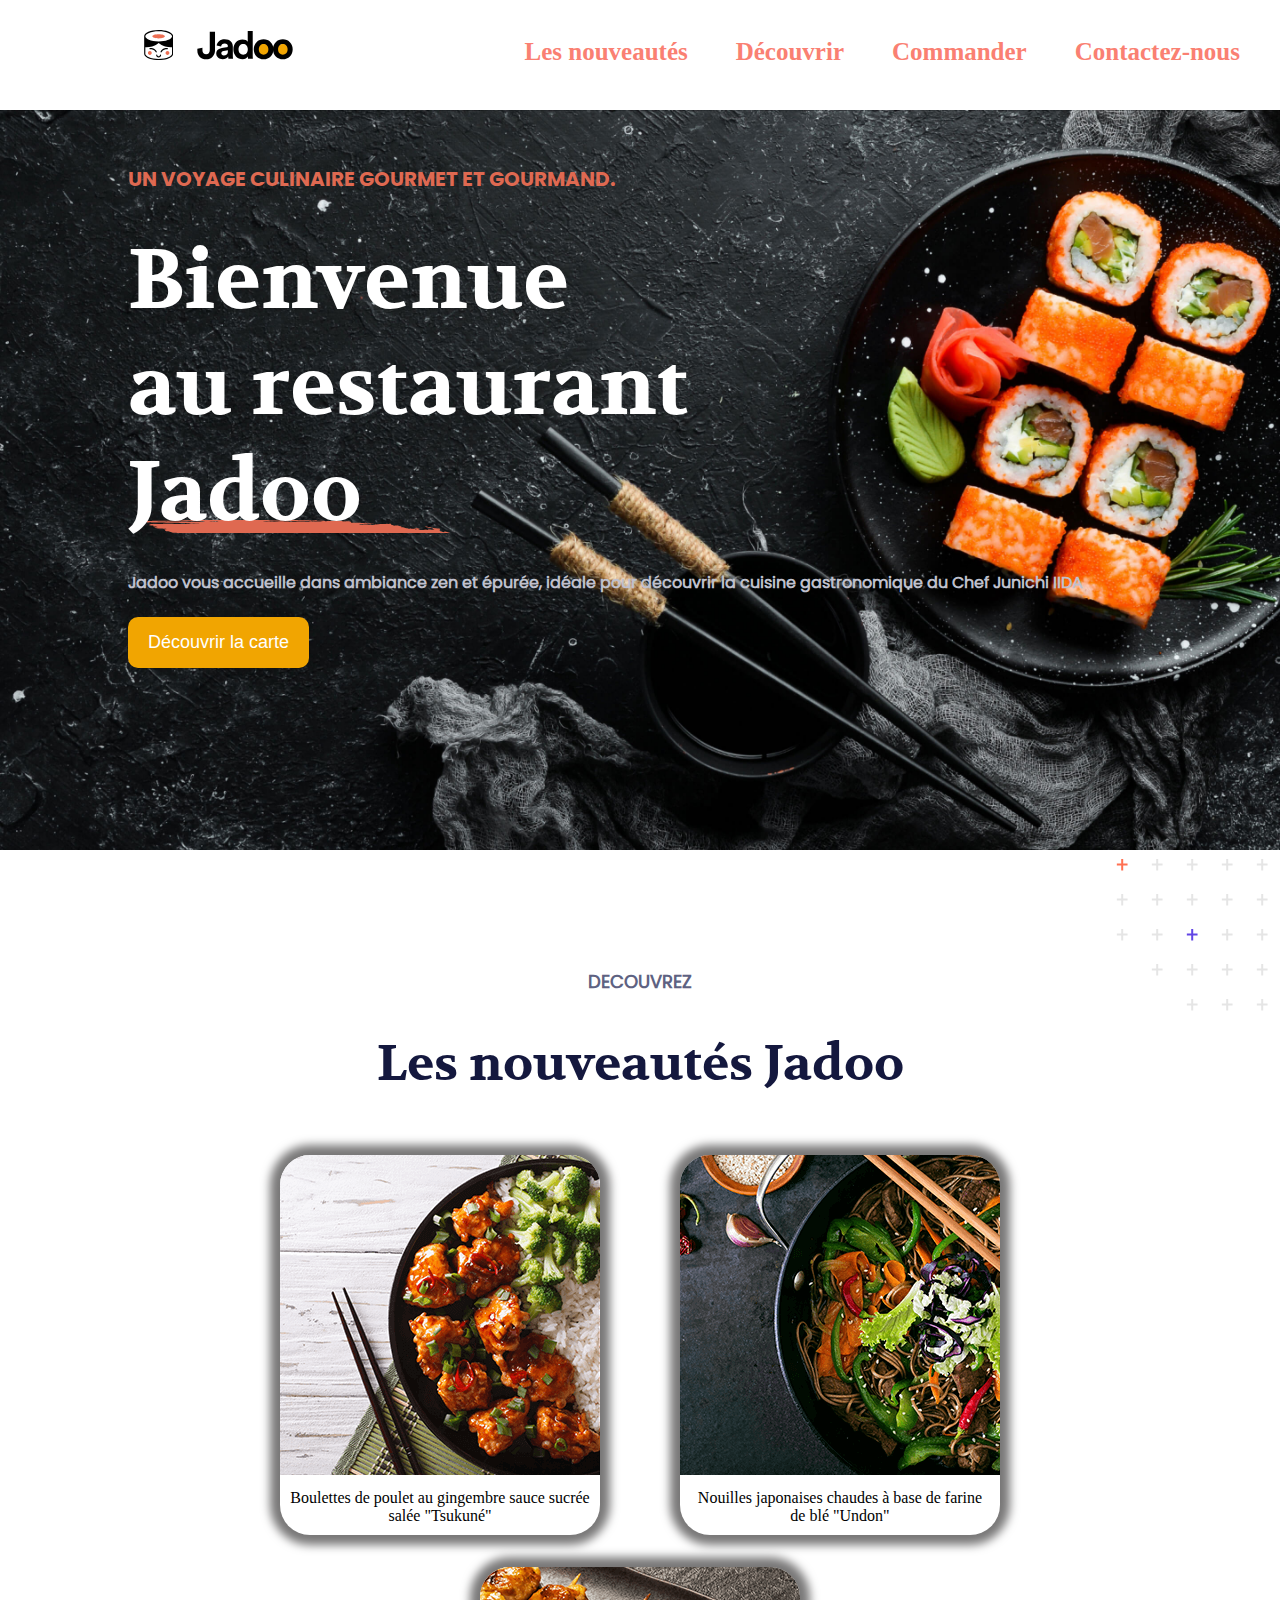
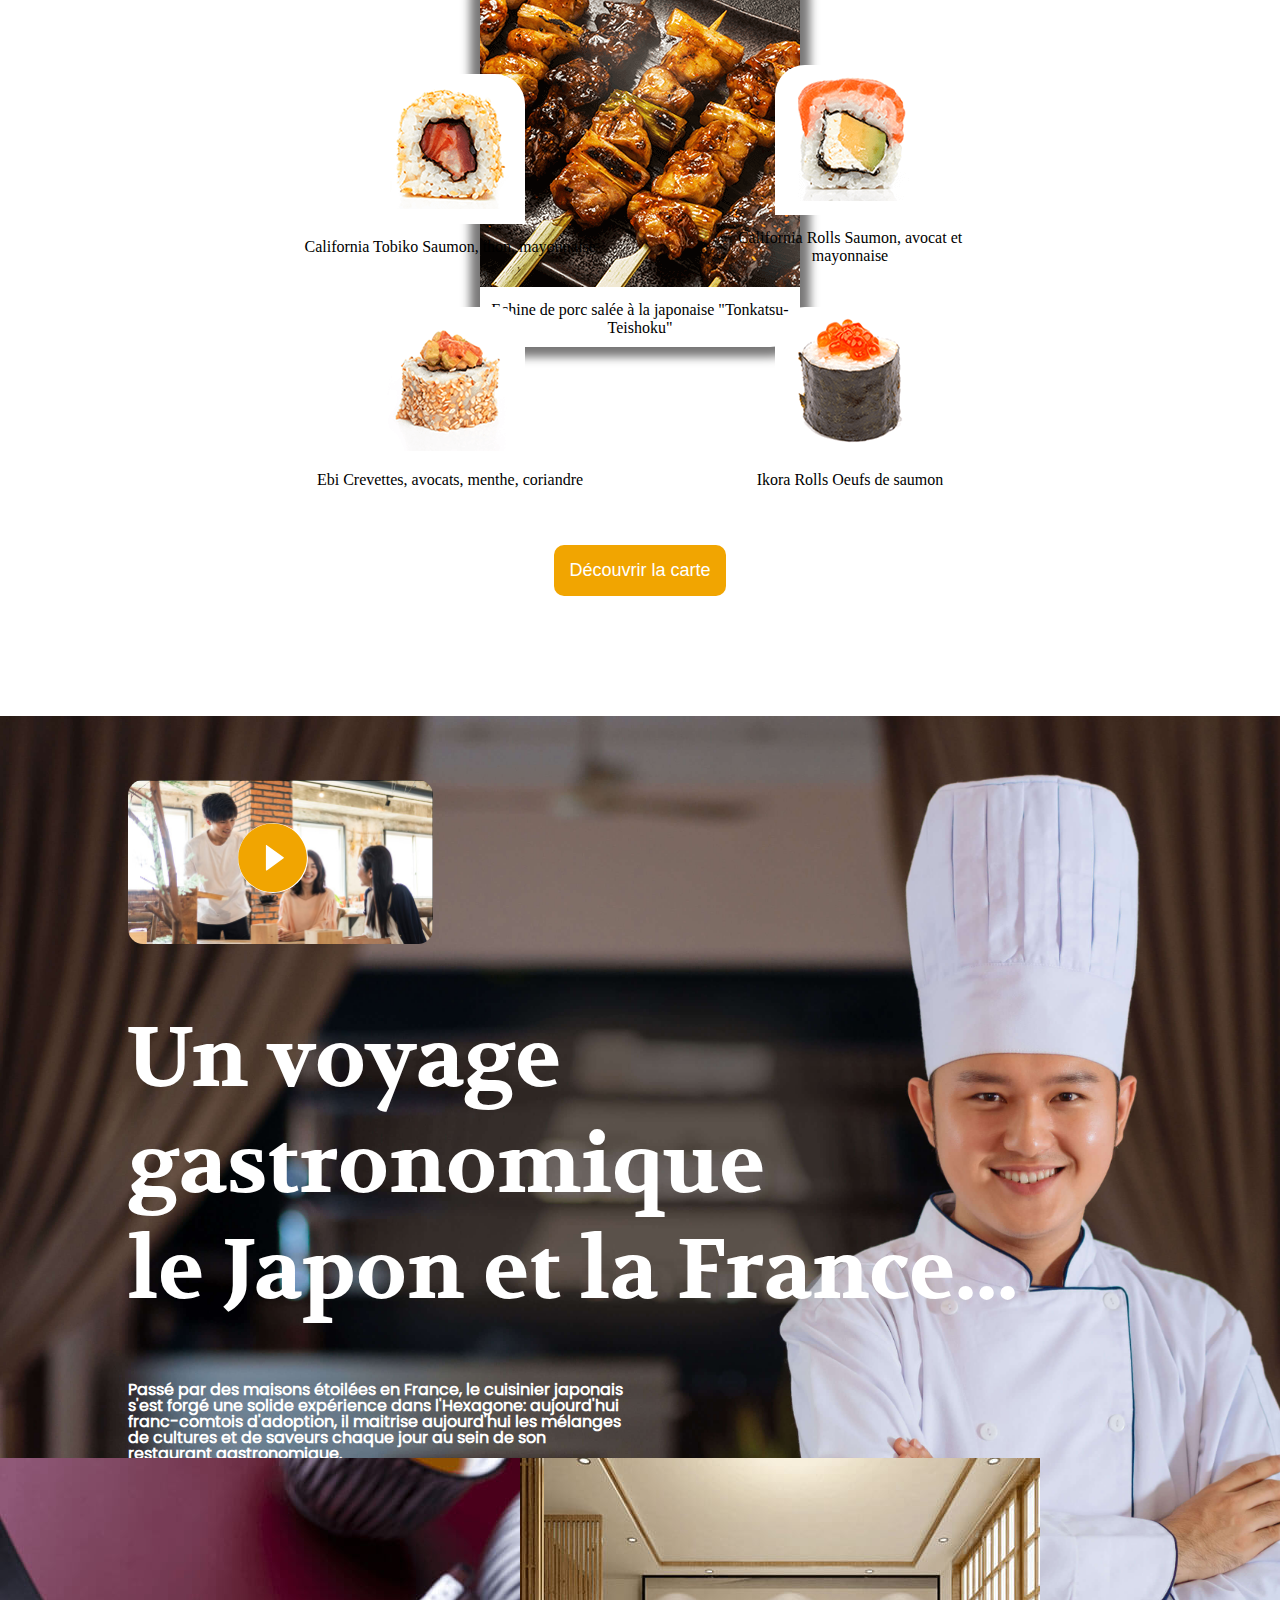
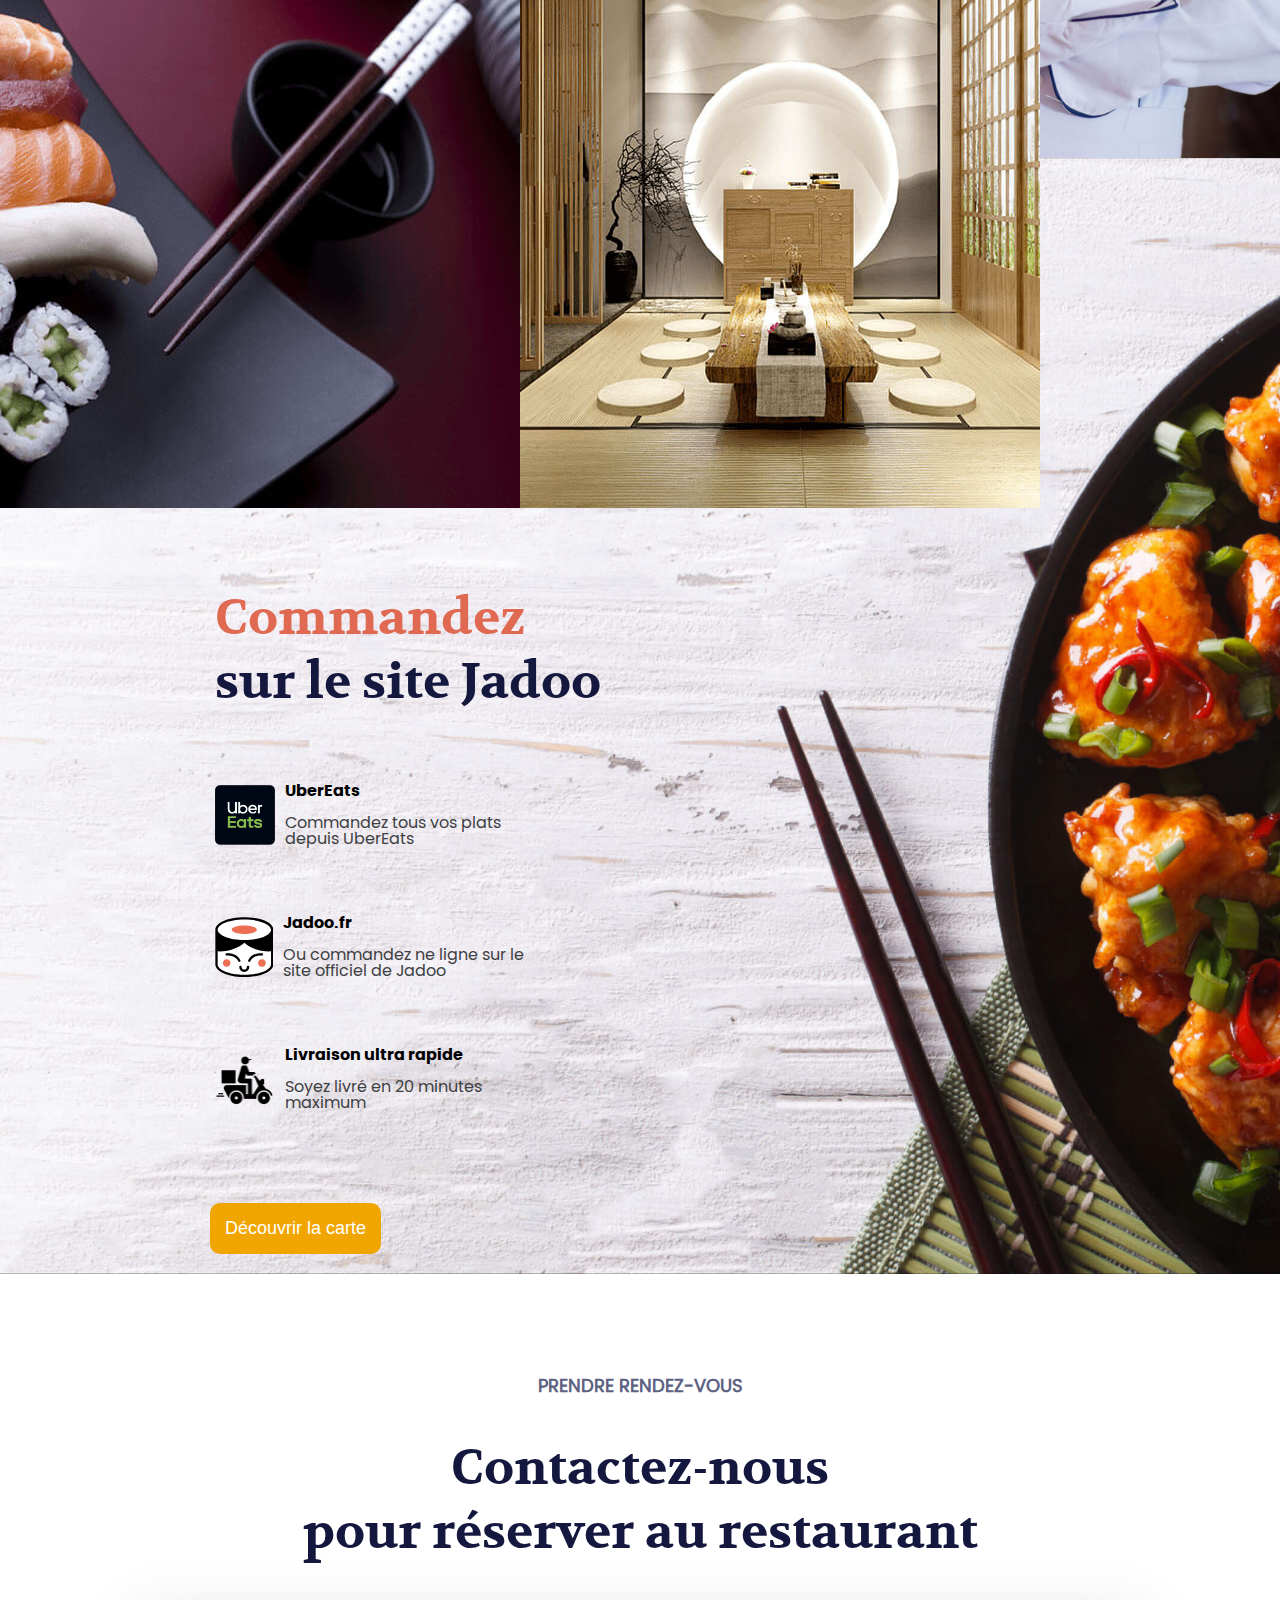
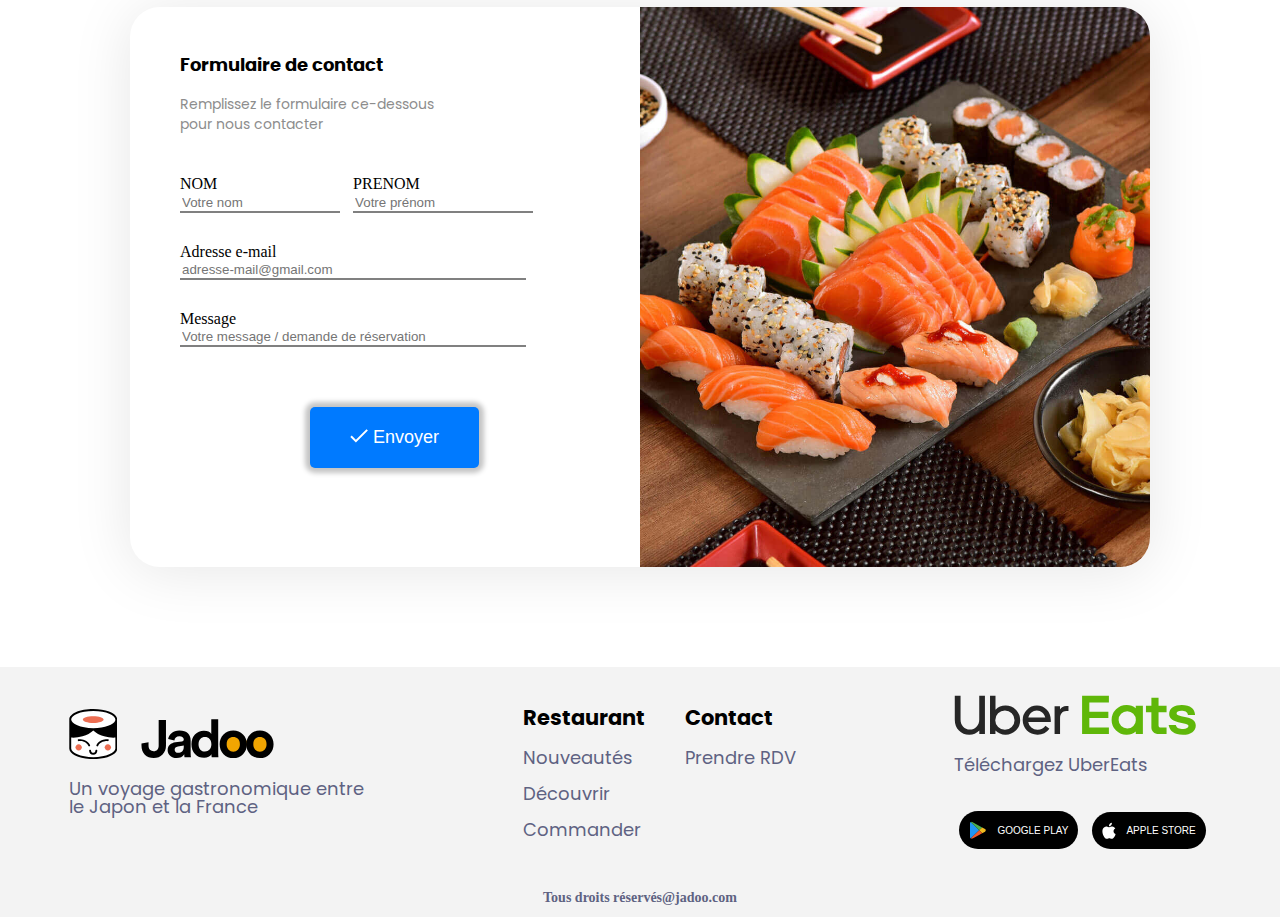
==== commit 16d25b09: "Signed-off-by: FR-Marie <marie.favre.rochex@gmail.com> Responsive terminé en 950px" ====
--- a/index.html
+++ b/index.html
@@ -11,7 +11,9 @@
     <link rel="stylesheet" href="css/responsive.css">
 </head>
 
+
 <body>  
+
     <header>
     <div class="logo">
         <img src="img/logo_jadoo_1.svg" alt="le logo dessin">
@@ -38,6 +40,7 @@
     <button id="menu-burger"> <img src="img/burger_icon.svg" alt="menu-burger" title="ouvrir-menu-responsive"></button>
 
     </header>
+
 
 <!--SECTION1-->
 <section id="section1">
@@ -131,15 +134,15 @@
 <article class="article-1">
     <div>
         <h1 class="voyage-gastronomique">
-        Un voyage <br> gastronomique entre le Japon et la France...
+        Un voyage <br> gastronomique <br> le Japon et la France...
         </h1>
     </div>
         <h5 class="texte-blanc">Passé par des maisons étoilées en France, le cuisinier japonais s'est forgé une solide expérience dans l'Hexagone: aujourd'hui franc-comtois d'adoption, il maitrise aujourd'hui les mélanges de cultures et de saveurs chaque jour au sein de son restaurant gastronomique.</h5>
 </article>
 
     <div class="photos-hors-champs">
-        <img src="img/wrapper_illustration_1.jpg" alt="wrapper_illustration_1" title="wrapper_illustration_1">
-        <img src="img/wrapper_illustration_2.jpg" alt="wrapper_illustration_2" title="wrapper_illustration_2">
+        <img  src="img/wrapper_illustration_1.jpg" alt="wrapper_illustration_1" title="wrapper_illustration_1">
+        <img  src="img/wrapper_illustration_2.jpg" alt="wrapper_illustration_2" title="wrapper_illustration_2">
     </div>
 
     </section>
@@ -154,7 +157,6 @@
                  sur le site Jadoo
              </h2>
 
-             <div class="conteneur-elements"></div>
              <div class="conteneur-commandes">
 
                  <figure class="commande-ubereats">
@@ -281,7 +283,7 @@
 
     </div>
 
-    <h5 class="copyright">Tous droits réservés@jadoo.com</h5>s
+    <h5 class="copyright">Tous droits réservés@jadoo.com</h5>
 
 </footer>
 
--- a/css/styles.css
+++ b/css/styles.css
@@ -236,7 +236,7 @@
     margin-top: -50px;
 }
 .texte-blanc{
-    max-width: 100%;
+    max-width: 500px;
     font-family: "poppins-regular";
     font-size: 16px;
     color: white;
@@ -450,6 +450,7 @@
     display: block;
     align-items: center;
     max-width: 100%;
+    padding: 0 20px 0 20px;
 }
 .logo-1, .logo-2{
     display: inline-flex;
@@ -470,6 +471,7 @@
 .footer-plan{
     display: flex;
     justify-content: center;
+    padding: 0 20px 0 20px;
 }
 .texte-titre{
     font-family: "poppins-bold";
@@ -487,6 +489,7 @@
 .footer-uber{
     align-items: center;
     max-width: 100%;
+    padding: 0 20px 0 20px;
 }
 .image-uber-eats img{
     height: 40px;
--- a/css/responsive.css
+++ b/css/responsive.css
@@ -1,60 +1,77 @@
-/***ECRAN LARGE 1200PX***/
+/******ECRAN EN 950*******/
 
-@media screen and (max-width: 1024px){
-    body{
-        background-color: rgb(231, 88, 73);
-        margin: 0;
-        padding: 0;
-    }
+@media screen and (max-width: 950px){
 
-    /**TITRES TAILLES**/
-
-    .souligne-texte-rose{
-        font-size: 60px;
-    }
-    .voyage-gastronomique{
-        font-size: 60px;
-    }
-
-
-
-    .article-1{
-        text-align: center;
-    } 
-    .conteneur-carte.conteneur-carte-en-ligne {
-        margin-top: 800px;   
-    }
-
-    #section3{
-        display: block;
-        text-align: center;
-        background-image: url(../img/illustration_chef.jpg);
-        background-repeat: no-repeat;
-        background-size: 100%; 
-    }
-    .video-lecture-bouton{
-        margin-left: 200px;
-    }
-    .photos-hors-champs img{
-        width: 100%
-}
-@media screen and (max-width: 990px){
-    body{
-        background-color: rgb(250, 248, 114);
-        margin: 0;
-        padding: 0;
-    }
+    /***NAV BAR***/
     .menu-bouton{
         display: none;
     }
     #menu-burger{
         display: block;
     }
-}
-@media screen and (max-width: 656px){
-    body{
-        background-color: rgb(114, 250, 159);
-        margin: 0;
-        padding: 0;
-    } 
-}
+
+    /***SECTION 1***/
+    
+
+    /***SECTION 2***/
+    .conteneur-carte.conteneur-carte-en-ligne{
+        padding-top: 770px;
+    }
+    .bouton-jaune2{
+        margin: 30px;
+    }
+
+    /**SECTION 3***/
+    .conteneur-video{
+        margin-left: 10%;
+    }
+    .video-lecture-bouton{
+        margin-left: 190px;
+    }
+
+    .voyage-gastronomique{
+        text-align: left;
+        margin-left: 10%;
+        font-size: 40px;
+    }
+    .texte-blanc{
+        text-align: left;
+        margin-left: 10%;
+        font-size: 15px;
+    }
+    .photos-hors-champs img{
+        height: 593px;
+    }
+
+    /***SECTION 4***/
+    .rapide-et-pratique{
+        margin-left: 10%;
+        text-align: left;
+    }
+    .commandez{
+        text-align: left;
+        margin-left: 10%;
+    }
+    .conteneur-commandes{
+        margin-left: -10%;
+    }
+    .bouton-jaune3{
+        margin-left: 10%;
+        margin-bottom: 20px;
+    }
+
+    /***SECTION 5***/
+    .envoyer{
+        margin-left: 40px;
+    }
+
+    /***FOOTER***/
+    footer{
+        padding-bottom: 200px;
+    }
+    .copyright{
+        position: relative;
+        top: 180px;
+        padding-bottom: 30px;
+    }
+}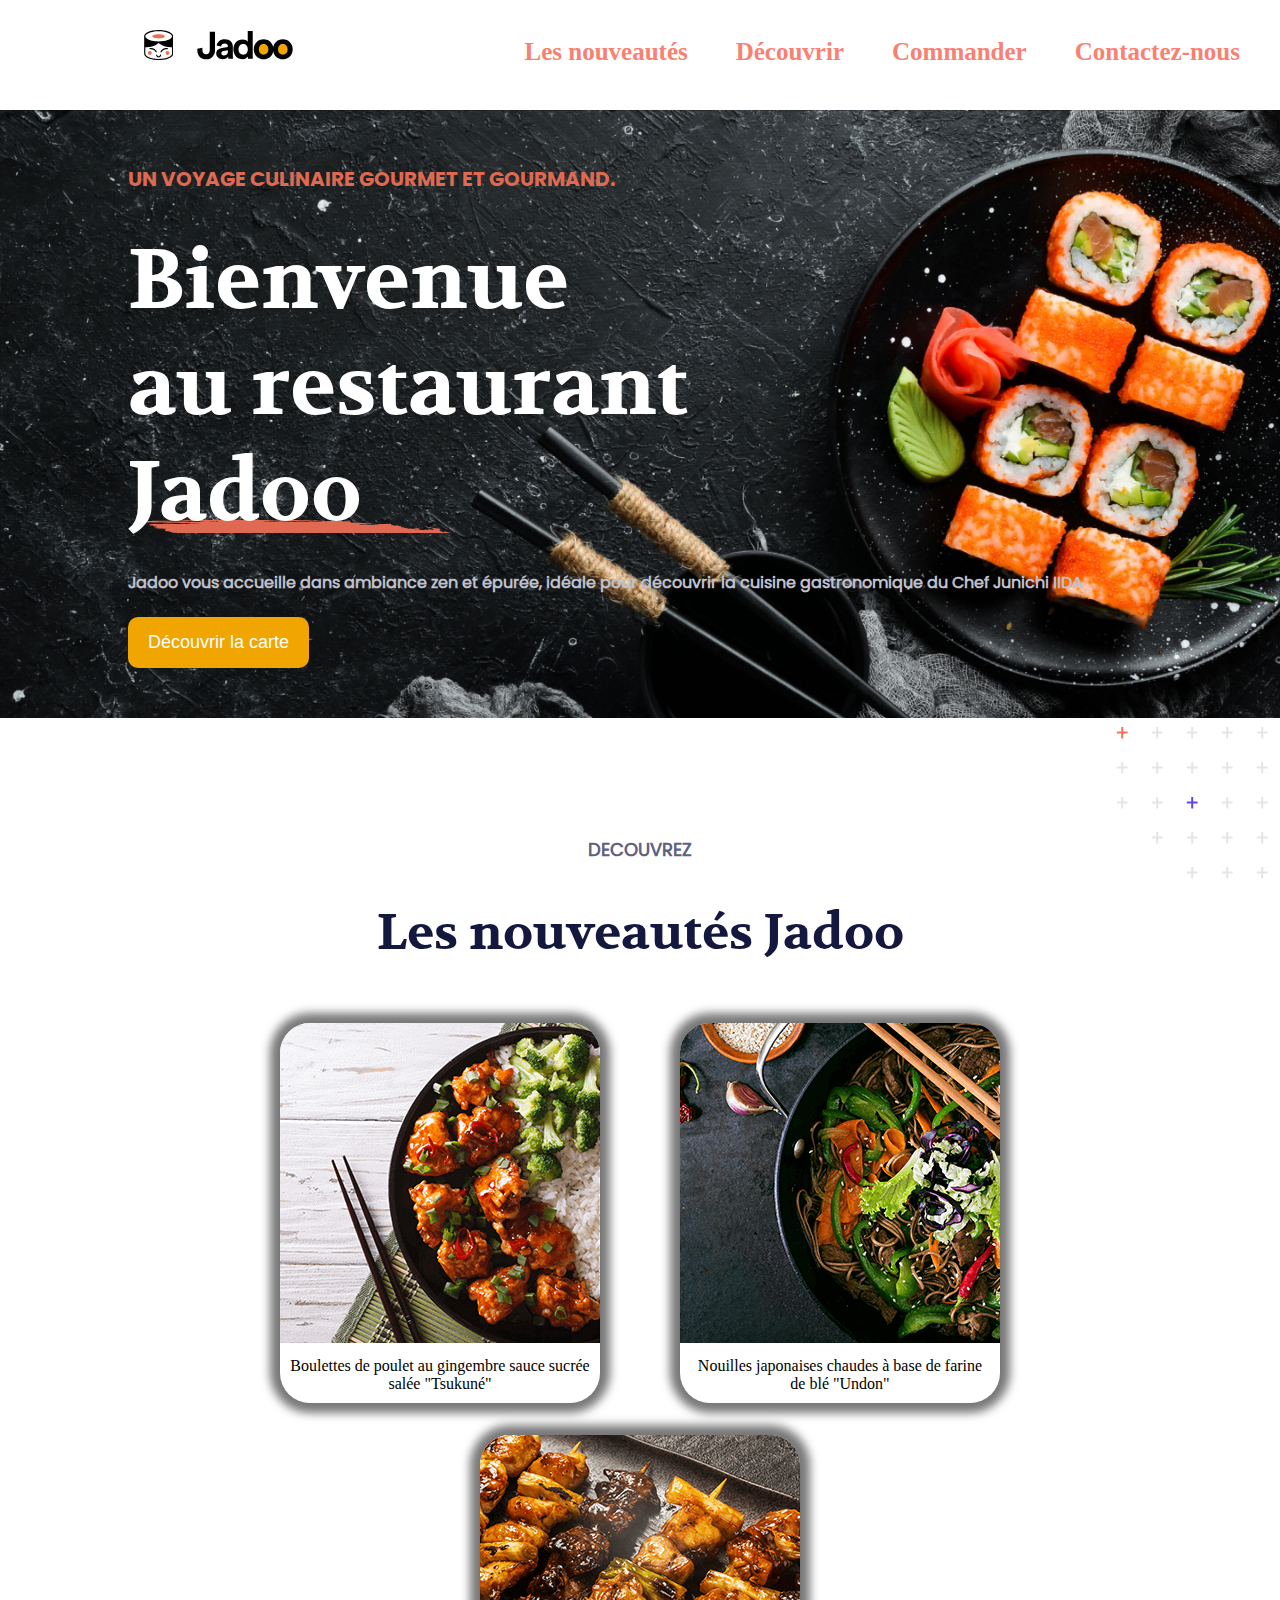
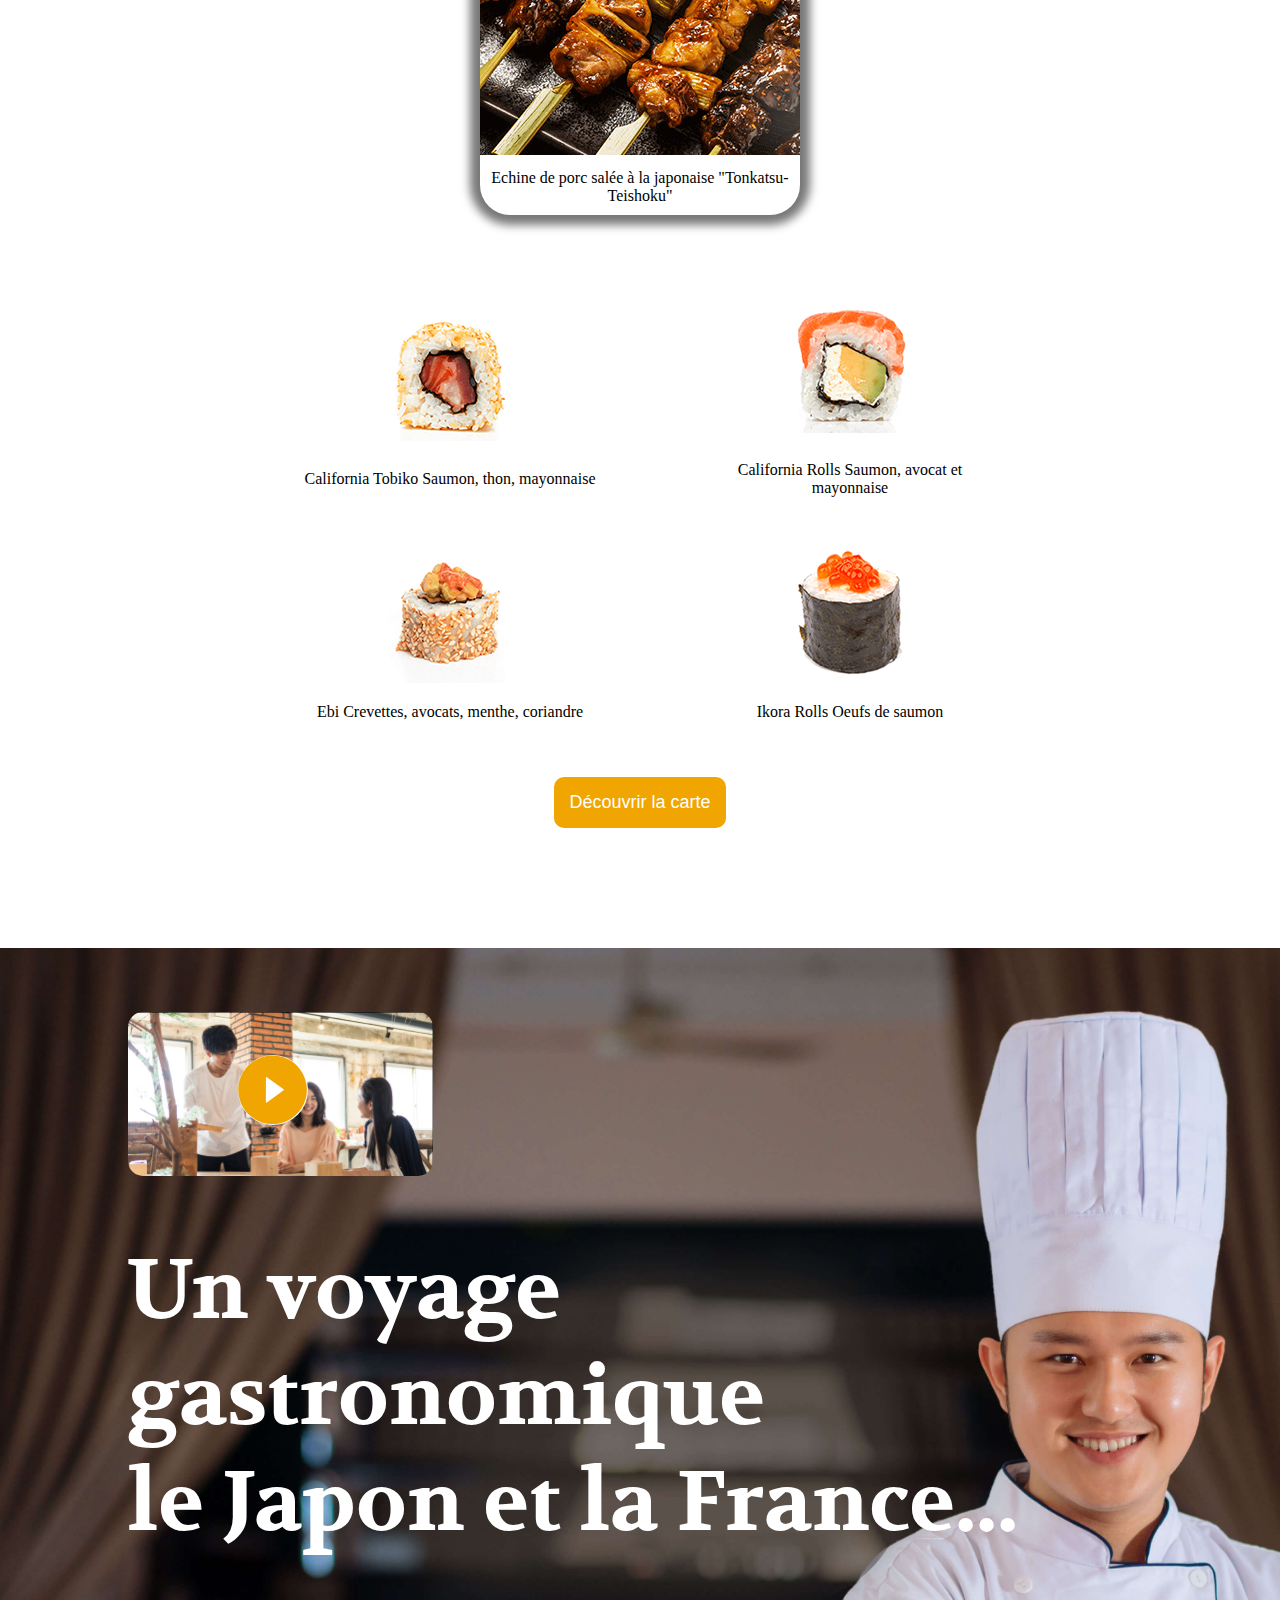
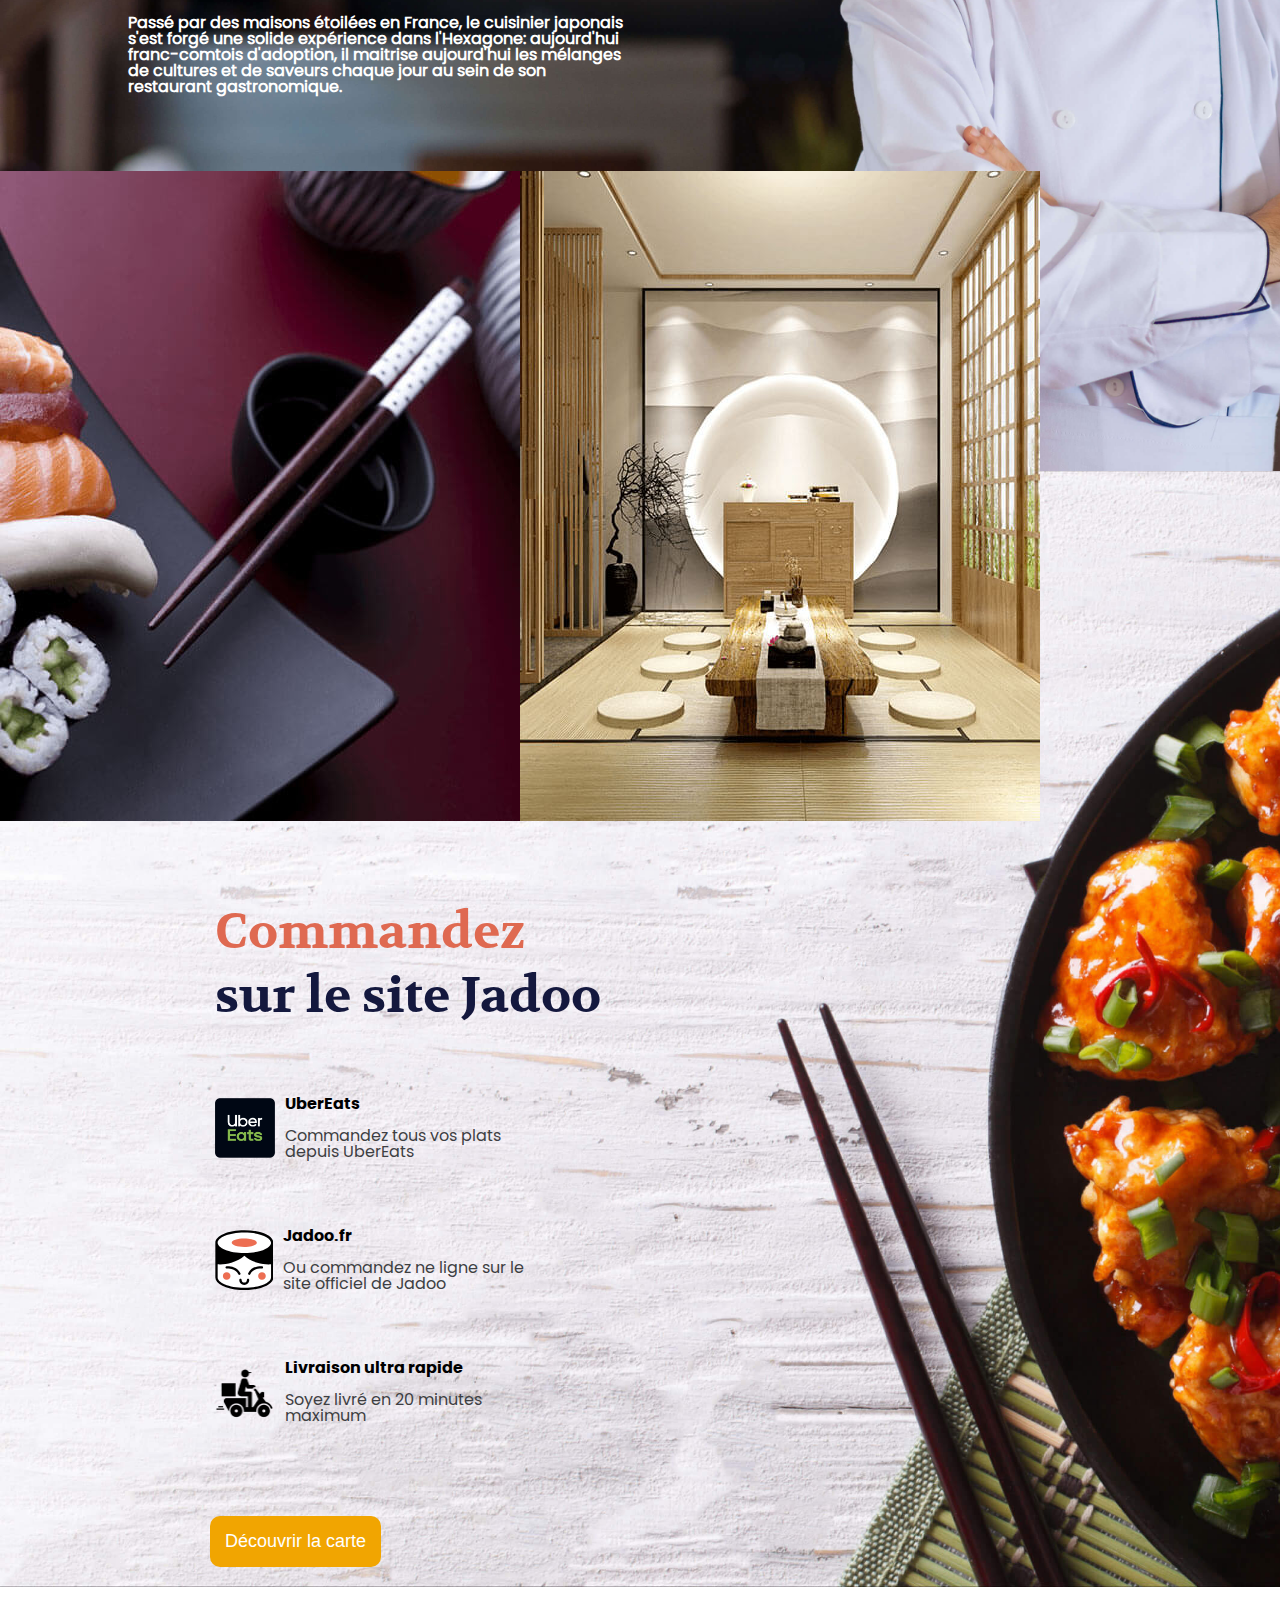
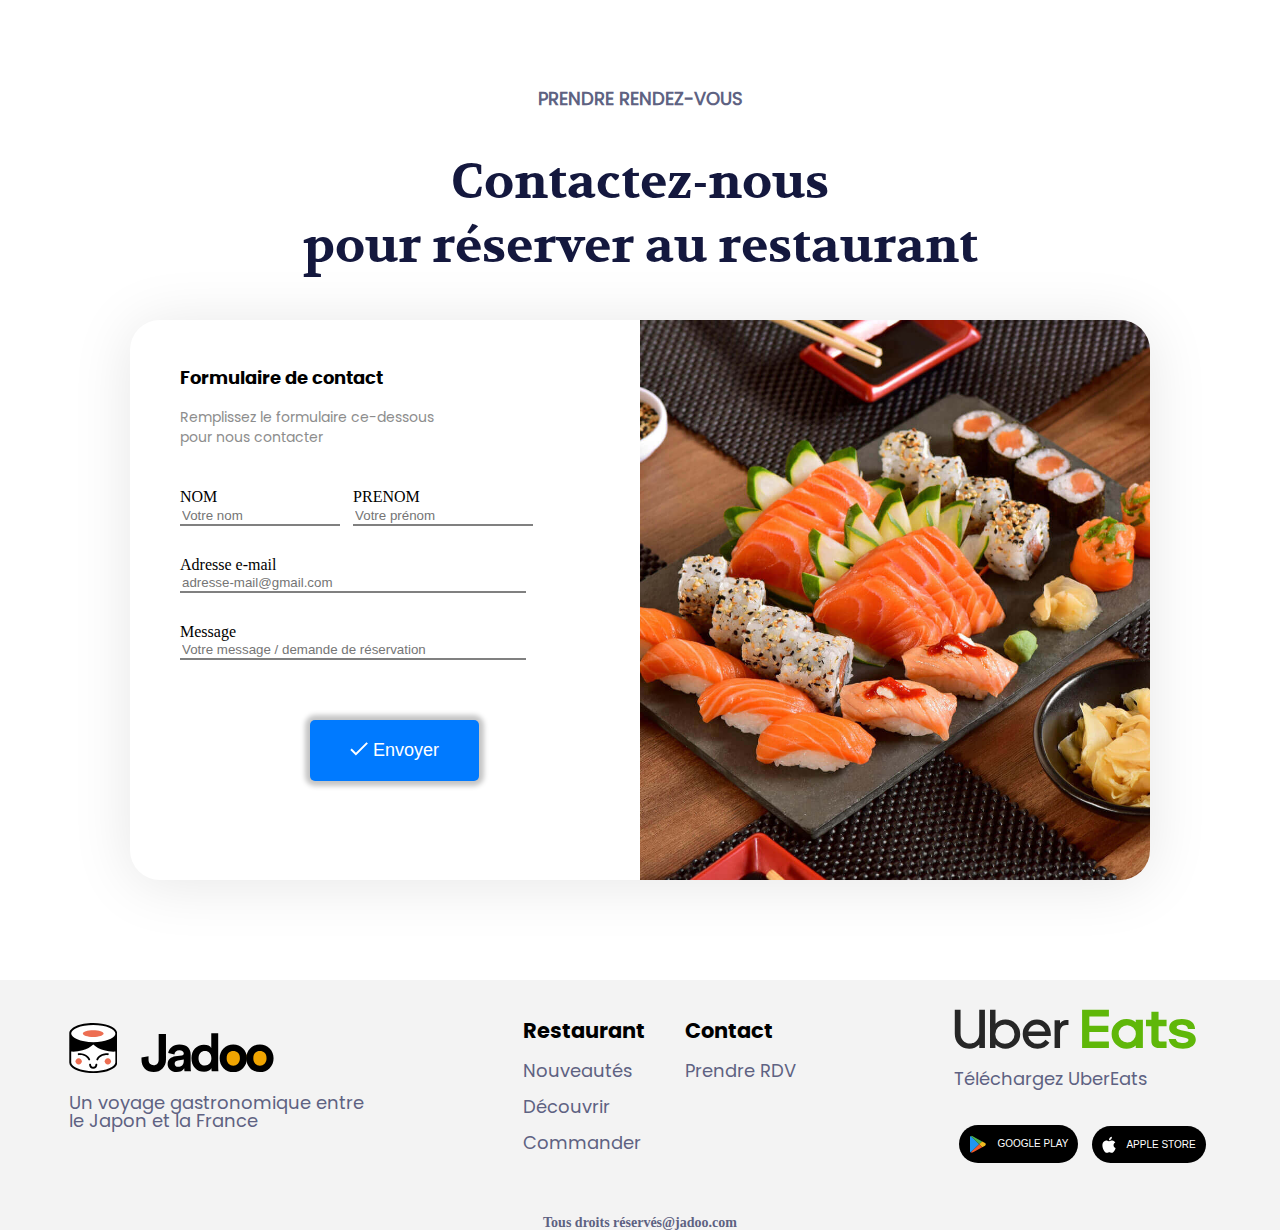
==== commit 63c50b60: "Signed-off-by: FR-Marie <marie.favre.rochex@gmail.com> responsive de la section 3 en 656px (main: aj" ====
--- a/index.html
+++ b/index.html
@@ -140,6 +140,10 @@
         <h5 class="texte-blanc">Passé par des maisons étoilées en France, le cuisinier japonais s'est forgé une solide expérience dans l'Hexagone: aujourd'hui franc-comtois d'adoption, il maitrise aujourd'hui les mélanges de cultures et de saveurs chaque jour au sein de son restaurant gastronomique.</h5>
 </article>
 
+    <div class="petit-chef">
+        <img src="img/illustration_chef.jpg" alt="illustration chef" title="illustration chef"/>
+    </div>
+
     <div class="photos-hors-champs">
         <img  src="img/wrapper_illustration_1.jpg" alt="wrapper_illustration_1" title="wrapper_illustration_1">
         <img  src="img/wrapper_illustration_2.jpg" alt="wrapper_illustration_2" title="wrapper_illustration_2">
--- a/css/styles.css
+++ b/css/styles.css
@@ -59,9 +59,9 @@
 }
     
 .article-1{
-    height: 700px;
     margin-left: 10%;
     padding-top: 40px;
+    padding-bottom: 50px;
 }
 h3{
     font-family: "poppins-bold";
@@ -157,7 +157,7 @@
     flex-wrap: wrap;
     align-items: center;
     justify-content: center;
-    margin-top: 300px;
+    margin-top: 40px;
 }
 .conteneur-carte.conteneur-carte-en-ligne{
     width: 100%;
@@ -240,12 +240,14 @@
     font-family: "poppins-regular";
     font-size: 16px;
     color: white;
-}
-
+    padding-bottom: 300px;
+}
+.petit-chef img{
+    display: none;
+}
 .photos-hors-champs{
     position: absolute;
     flex-wrap: wrap;
-    margin: 50px 0px 0px 0px;
     display: flex;
     margin: -300px 0px;
 }
@@ -441,7 +443,6 @@
     flex-wrap: wrap;
     width: 100%;
     align-items: center;
-    height: 200px;
     justify-content: space-around;
 }
 
--- a/css/responsive.css
+++ b/css/responsive.css
@@ -14,9 +14,7 @@
     
 
     /***SECTION 2***/
-    .conteneur-carte.conteneur-carte-en-ligne{
-        padding-top: 770px;
-    }
+    
     .bouton-jaune2{
         margin: 30px;
     }
@@ -41,9 +39,13 @@
     }
     .photos-hors-champs img{
         height: 593px;
+        margin-top: 300px;
     }
 
     /***SECTION 4***/
+    #section4{
+        margin-top: 300px;
+    }
     .rapide-et-pratique{
         margin-left: 10%;
         text-align: left;
@@ -71,7 +73,60 @@
     }
     .copyright{
         position: relative;
-        top: 180px;
         padding-bottom: 30px;
     }
+}
+
+/*****************ECRAN 656PX**********************/
+@media screen and (max-width: 656px){
+
+    /***SECTION 1***/
+    .article-1{
+        padding-right: 50px;
+        text-align: center;
+    }
+    .texte-couleur-saumon{
+        font-size: 14px;
+    }
+    .souligne-texte-rose{
+        font-size: 50px;
+        background-size: 280px;
+        background-position: 155px 100%;
+    }
+    .texte-couleur-gris-1{
+        font-size: 12px;
+    }
+
+
+    /***SECTION 3***/
+    .article-1{
+        display: none;
+    }
+    .conteneur-video{
+        margin:0;
+    }
+    .conteneur-video img{
+        margin: 0;
+        width: 100%;
+        height: auto;
+    }
+    .video-lecture-bouton{
+        top: -220px
+    }
+    #section3{
+        background: none;
+    }
+    .petit-chef img{
+        width: 100%;
+        display: block;
+        margin-top: -75px;
+    }
+    .photos-hors-champs img{
+        width: 100%;
+        margin: 0;
+    }
+    .photos-hors-champs{
+        margin-top: auto;
+    }
+
 }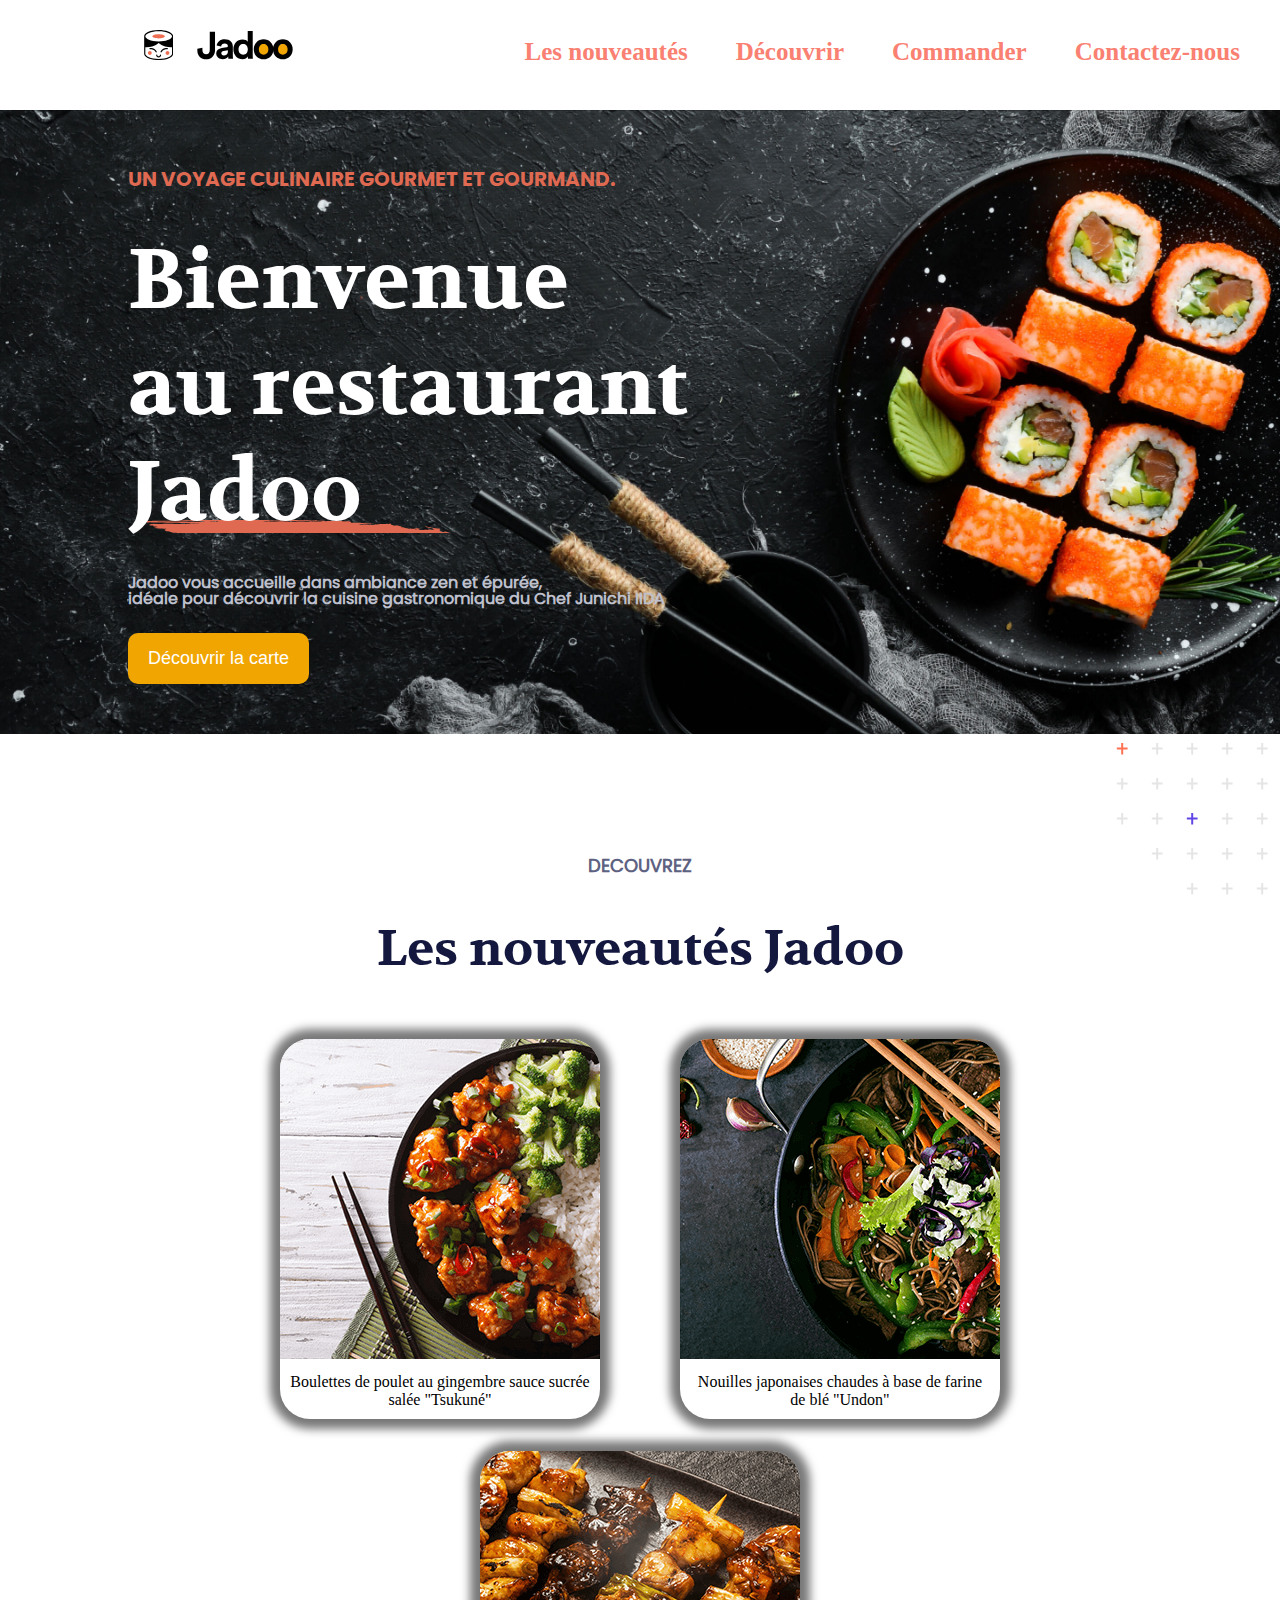
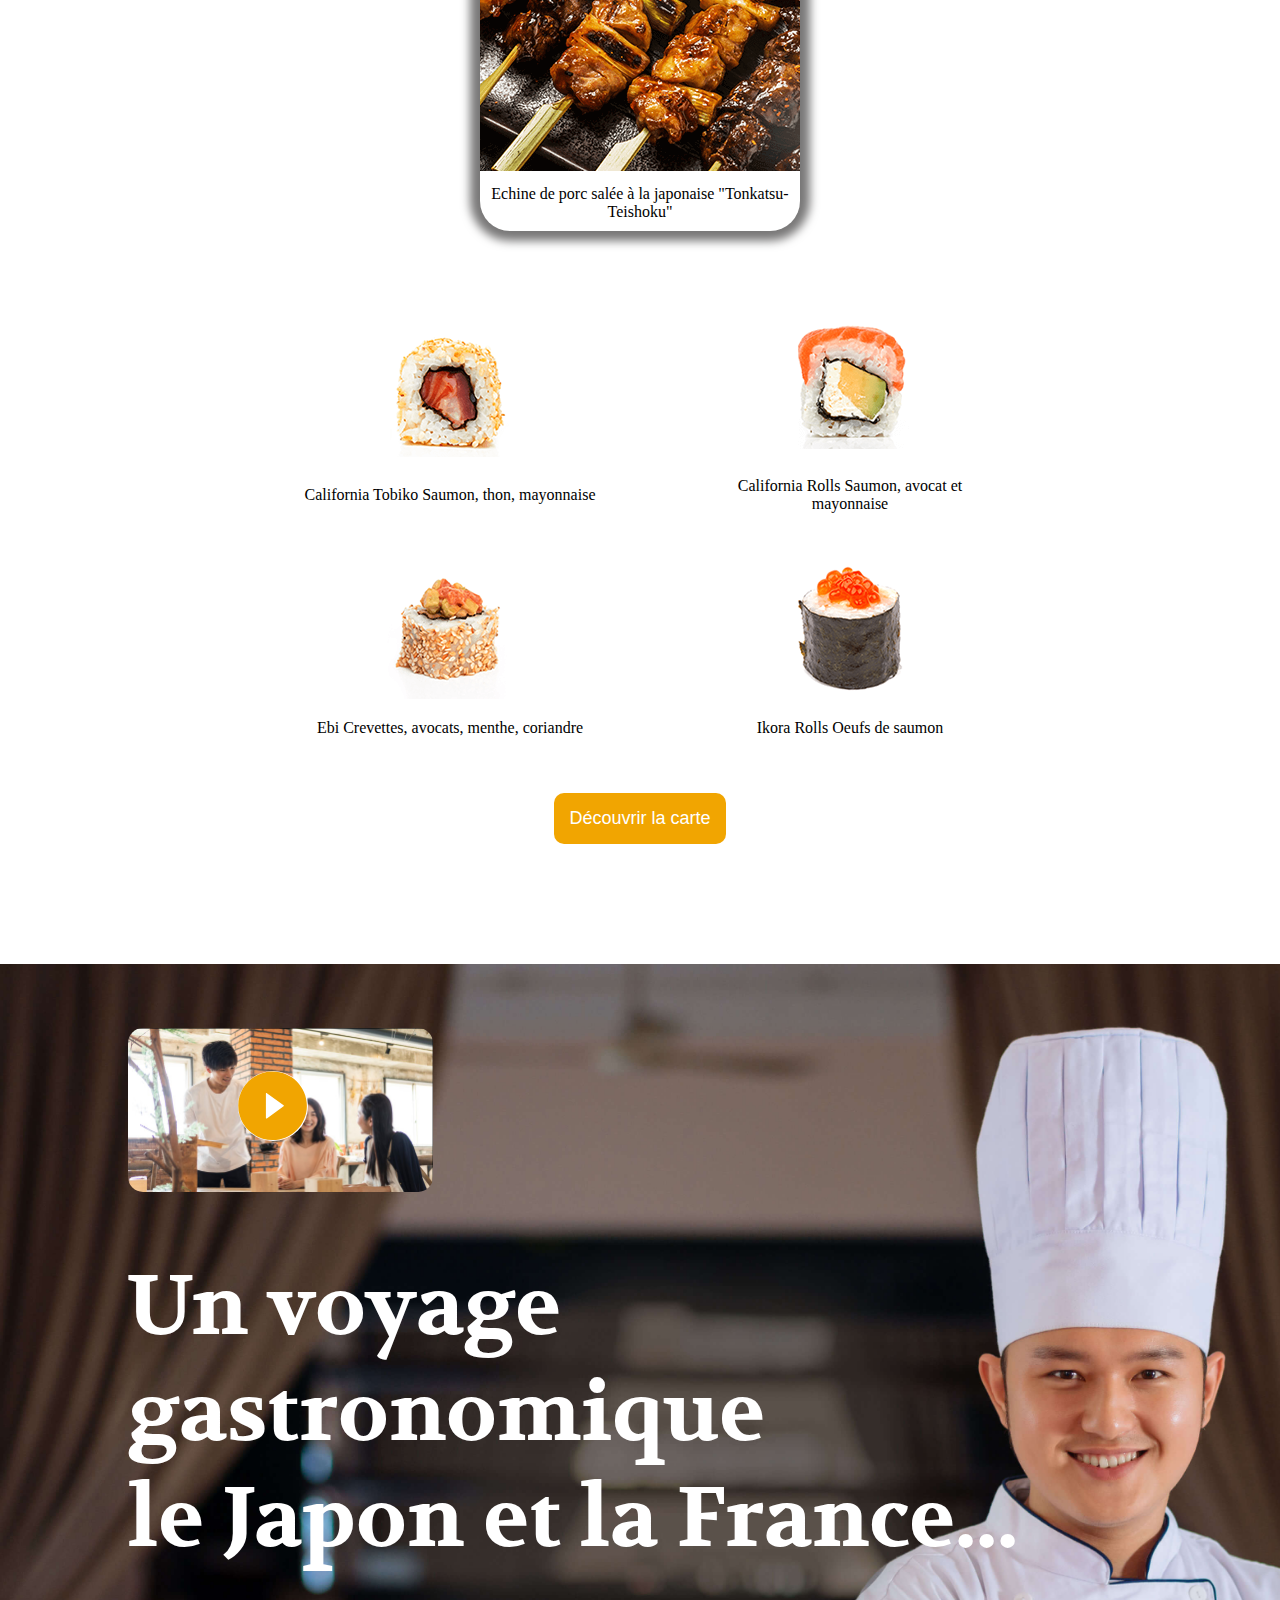
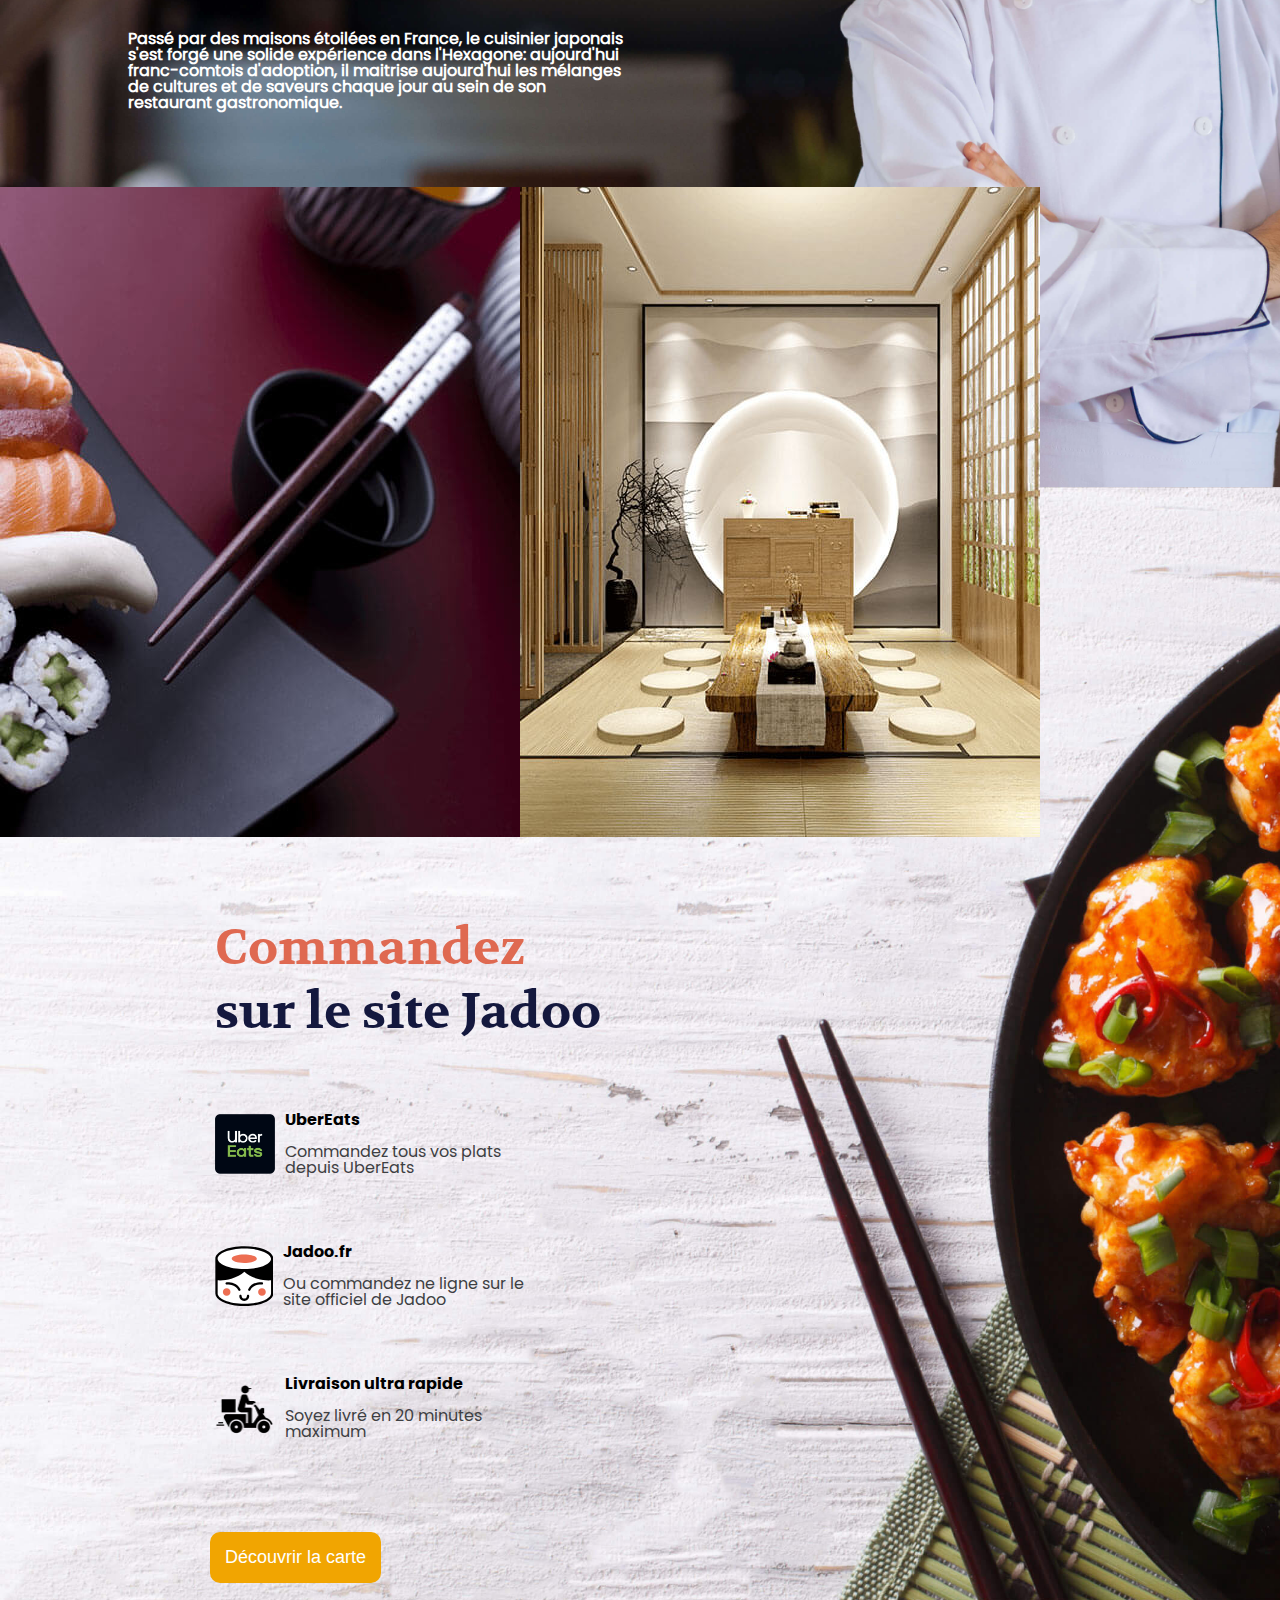
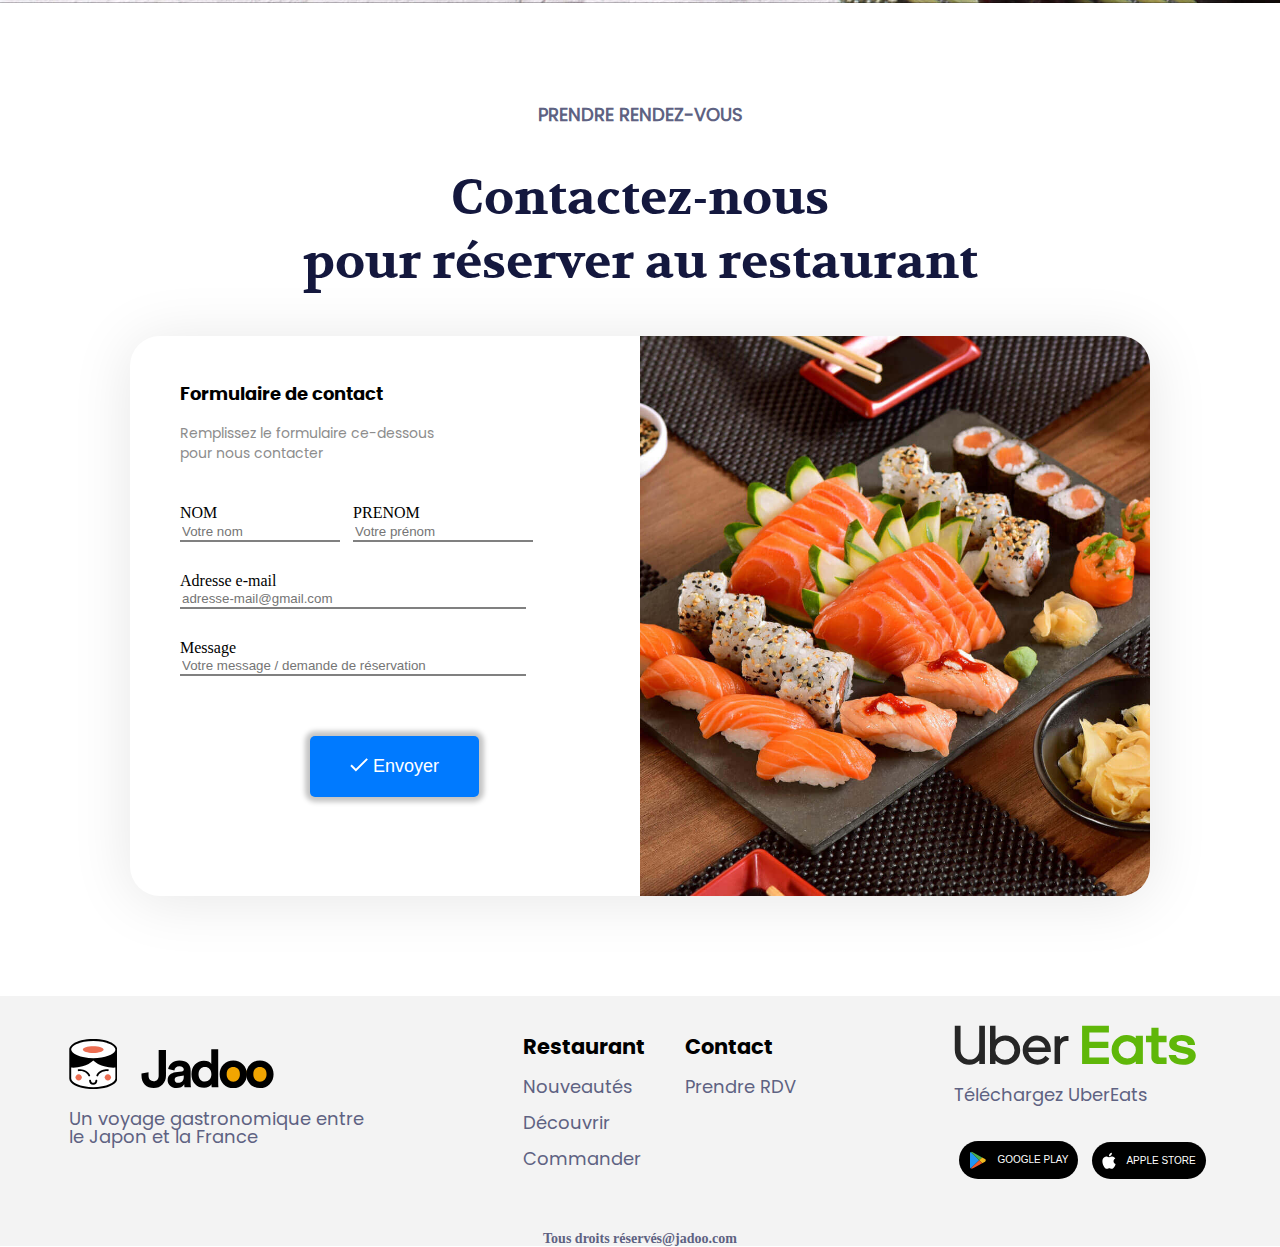
==== commit 4f97a57a: "Signed-off-by: FR-Marie <marie.favre.rochex@gmail.com> corrections responsive toutes tailles notamme" ====
--- a/index.html
+++ b/index.html
@@ -48,7 +48,7 @@
         <article class="article-1">
             <h3 class="texte-couleur-saumon">UN VOYAGE CULINAIRE GOURMET ET GOURMAND.</h3>
             <h1 class="souligne-texte-rose">Bienvenue <br> au restaurant <br> Jadoo</h1>
-            <h5 class="texte-couleur-gris-1">Jadoo vous accueille dans ambiance zen et épurée, idéale pour découvrir la cuisine gastronomique du Chef Junichi IIDA</h5>
+            <h5 class="texte-couleur-gris-1">Jadoo vous accueille dans ambiance zen et épurée, <br>idéale pour découvrir la cuisine gastronomique du Chef Junichi IIDA</h5>
             <button class="bouton-jaune">Découvrir la carte</button>
         </article>
 
@@ -155,11 +155,14 @@
  <!--SECTION4-->
 
      <section id="section4">
+
              <h4 class="rapide-et-pratique">RAPIDE ET PRATIQUE</h4>
              <h2 class="commandez">
                  <span class="texte-couleur-saumon">Commandez</span><br>
                  sur le site Jadoo
              </h2>
+
+             
 
              <div class="conteneur-commandes">
 
@@ -206,7 +209,7 @@
             <div class="formulaire2">Remplissez le formulaire ce-dessous<br>pour nous contacter</div>
         
 
-        <form method="get" action="">
+        <from method="get" action="">
             <div class="formulaire-2-champs-inline">
 
              <span>
@@ -231,7 +234,7 @@
                     <label for="Message">Message</label>
                     <input type="text" required id="Message" placeholder="Votre message / demande de réservation">
                 </div>
-        </form>
+        </from>
 
         <button class="envoyer" value="submit">
             <img src="img/bouton_formulaire_coche.svg" alt="coche-formulaire">
--- a/css/responsive.css
+++ b/css/responsive.css
@@ -20,6 +20,9 @@
     }
 
     /**SECTION 3***/
+    #section3{
+        padding: 0;
+    }
     .conteneur-video{
         margin-left: 10%;
     }
@@ -44,7 +47,8 @@
 
     /***SECTION 4***/
     #section4{
-        margin-top: 300px;
+        margin-top: 280px;
+        padding: 50px 0px;
     }
     .rapide-et-pratique{
         margin-left: 10%;
@@ -76,6 +80,7 @@
         padding-bottom: 30px;
     }
 }
+
 
 /*****************ECRAN 656PX**********************/
 @media screen and (max-width: 656px){
@@ -99,7 +104,10 @@
 
 
     /***SECTION 3***/
-    .article-1{
+    .texte-blanc{
+        display: none;
+    }
+    .voyage-gastronomique{
         display: none;
     }
     .conteneur-video{
@@ -119,7 +127,7 @@
     .petit-chef img{
         width: 100%;
         display: block;
-        margin-top: -75px;
+        margin-top: -165px;
     }
     .photos-hors-champs img{
         width: 100%;
@@ -129,4 +137,176 @@
         margin-top: auto;
     }
 
+    /***SECTION 4***/
+
+    #section4{
+        background-image: none;
+        margin-top: 830px;
+        text-align: center;
+    }
+    .rapide-et-pratique{
+        text-align: center;
+        margin-left: 20px;
+    }
+    .commandez{
+        text-align: center;
+        font-size: 30px;
+    }
+    .texte-couleur-saumon{
+        font-size: 40px;
+    }
+    .bouton-jaune3{
+        margin-left: 10px;
+    }
+
+
+    /***SECTION 5***/
+    .forme-droite{
+        display: none;
+    }
+
+    .forme-gauche{
+        border-radius: 30px;
+        margin: 0;
+        text-align: center;
+        width: 100%;
+    }
+    input{
+        text-align: center;
+    }
+    .email{
+        display: block;
+    }
+    .message{
+        display: block;
+    }
+    .envoyer{
+        margin: 50px;
+    }
+
+
+    /***FOOTER***/
+
+    .conteneur-elements{
+        padding-top: 50px;
+    }
+    .copyright{
+        padding: 0;
+    }
+}
+
+
+
+/**************ECRAN 320PX**************/
+
+@media screen and (max-width: 320px){
+
+    .texte-couleur-saumon{
+        font-size: 20px;
+    }
+    h2{
+        font-size: 25px;
+    }
+
+    .souligne-texte-rose{
+        font-size: 35px;
+        background-position-x: 40px;
+        background-position-y: 240px;
+        background-size: 200px;
+    }
+    .bouton-jaune{
+        font-size: 12px;
+        padding: 10px 15px;
+    }
+
+    /********SECTION 2********/
+    #section2{
+        padding: 0;
+        padding-top: 100px;
+    }
+    .plat{
+        width: 250px;
+    }
+    .plat img{
+        width: 250px;
+    }
+    .bouton-jaune2{
+        font-size: 12px;
+        padding: 10px 15px;
+        margin-bottom: 70px;
+    }
+
+
+    /********SECTION 3********/
+    .video-lecture-bouton{
+        margin: 0;
+        top: -130px;
+    }
+    .photos-hors-champs img{
+        height: 380px;
+    }
+
+
+    /********SECTION 4********/
+    #section4{
+        margin-top: 415px;
+    }
+    .commandez{
+        width: auto;
+    }
+    .commande-ubereats{
+        width: auto;
+        margin-left: 20%;
+    }
+    .commande-jadoo{
+        width: auto;
+        margin-left: 20%;
+    }
+    .livraison{
+        width: auto;
+        margin-left: 20%;
+    }
+
+
+    /********SECTION 5********/
+    #section5{
+        padding: 0;
+    }
+    .conteneur-formes{
+        box-shadow: none;
+    }
+    .formulaire1{
+        color: salmon;
+    }
+    .formulaire2{
+        color: grey;
+    }
+    .forme-gauche{
+        padding-left: 20px;
+        padding-right: 0;
+    }
+
+    .formulaire-2-champs-inline{
+        display: block;
+        text-align: left;
+    }
+    .email{
+        text-align: left;
+    }
+    .message{
+        text-align: left;
+    }
+    input{
+        text-align: left;
+    }
+
+
+    /*******FOOTER********/
+    footer{
+        padding-bottom: 370px;
+    }
+    .copyright{
+        padding-bottom: 20px;
+    }
+    
 }